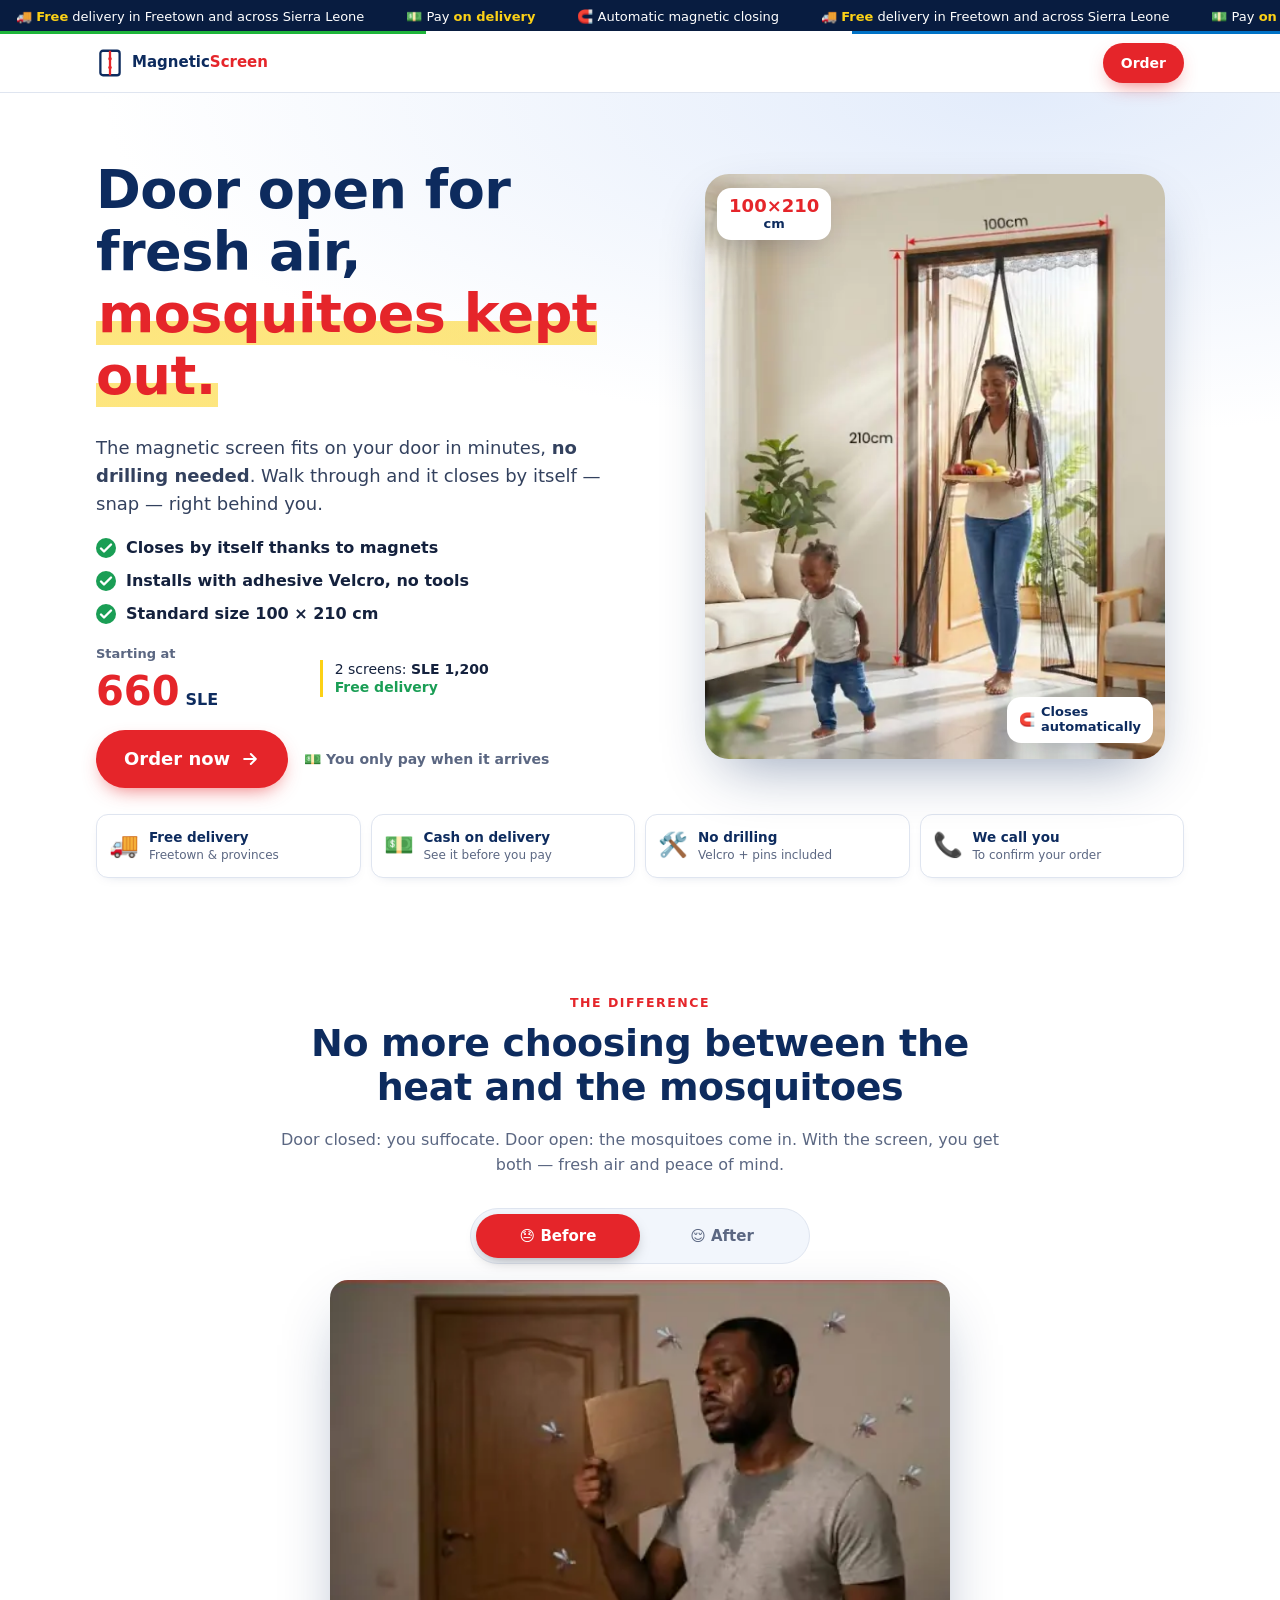
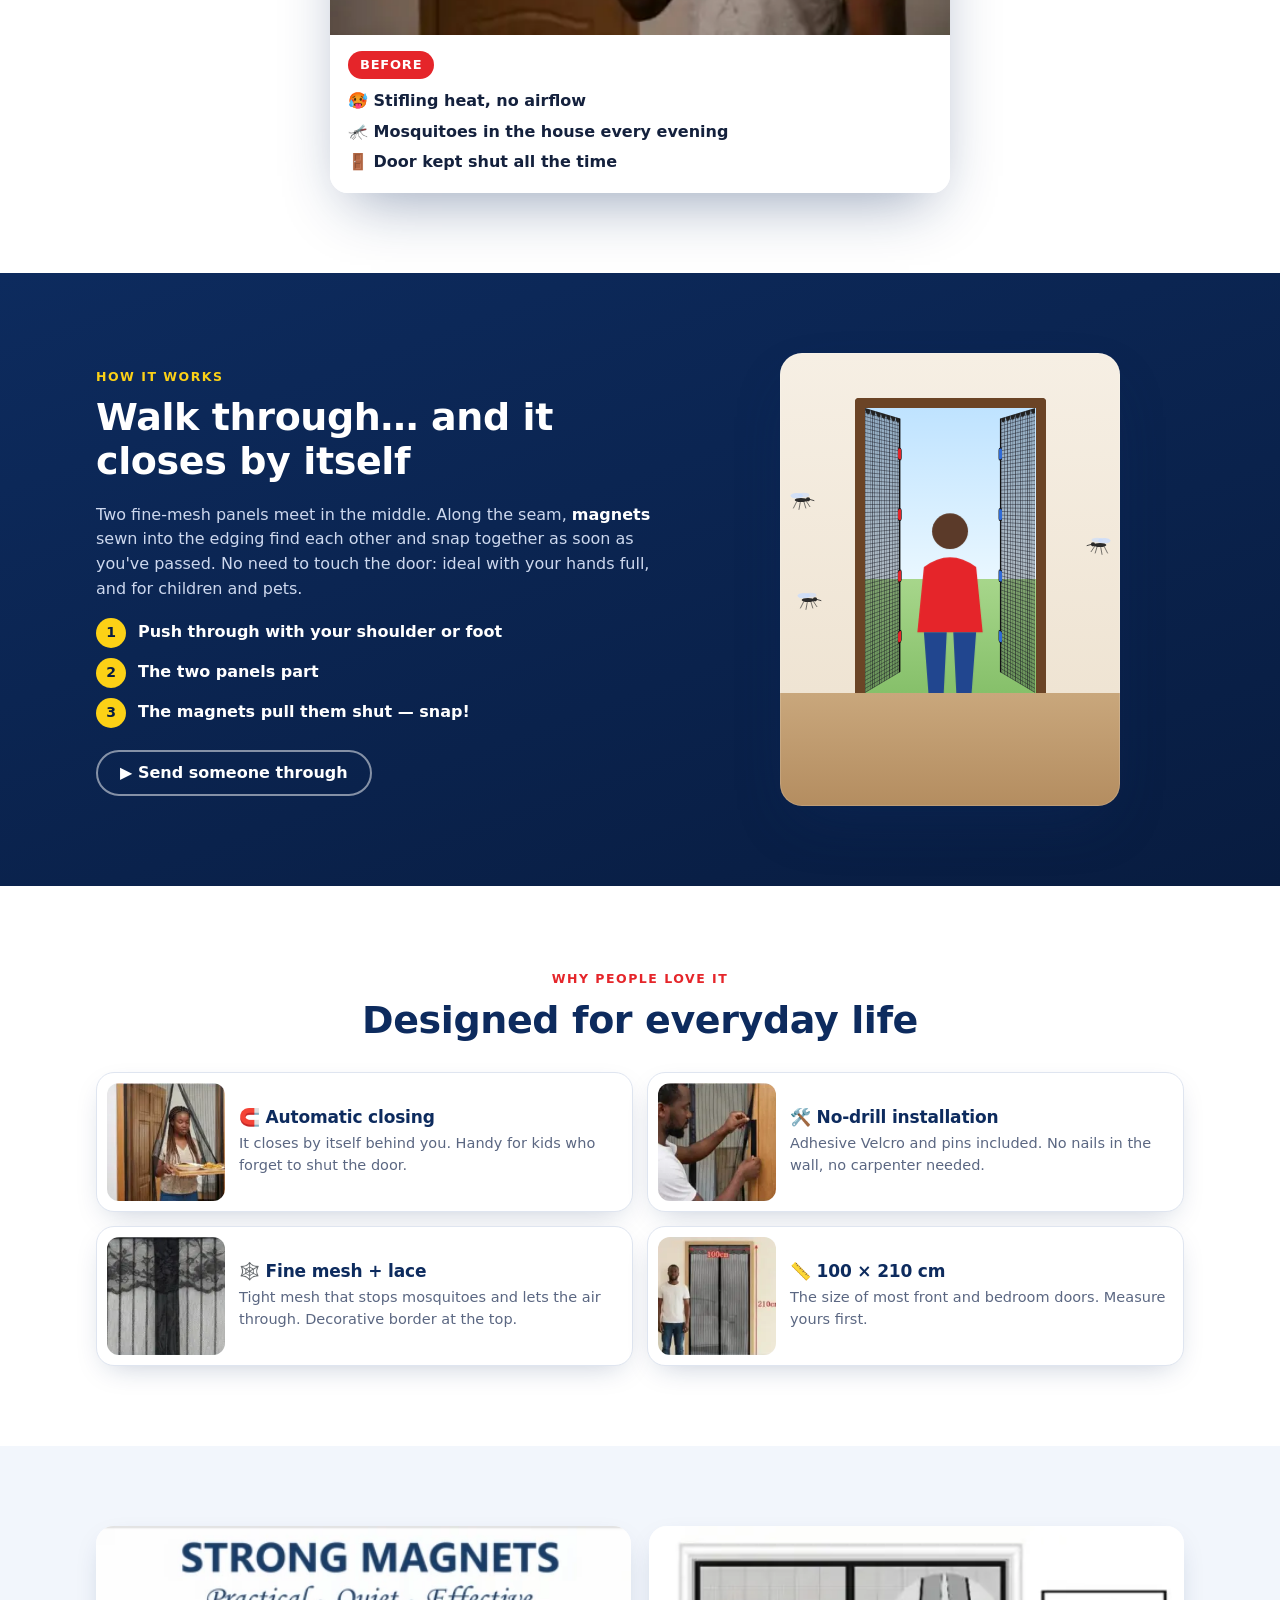
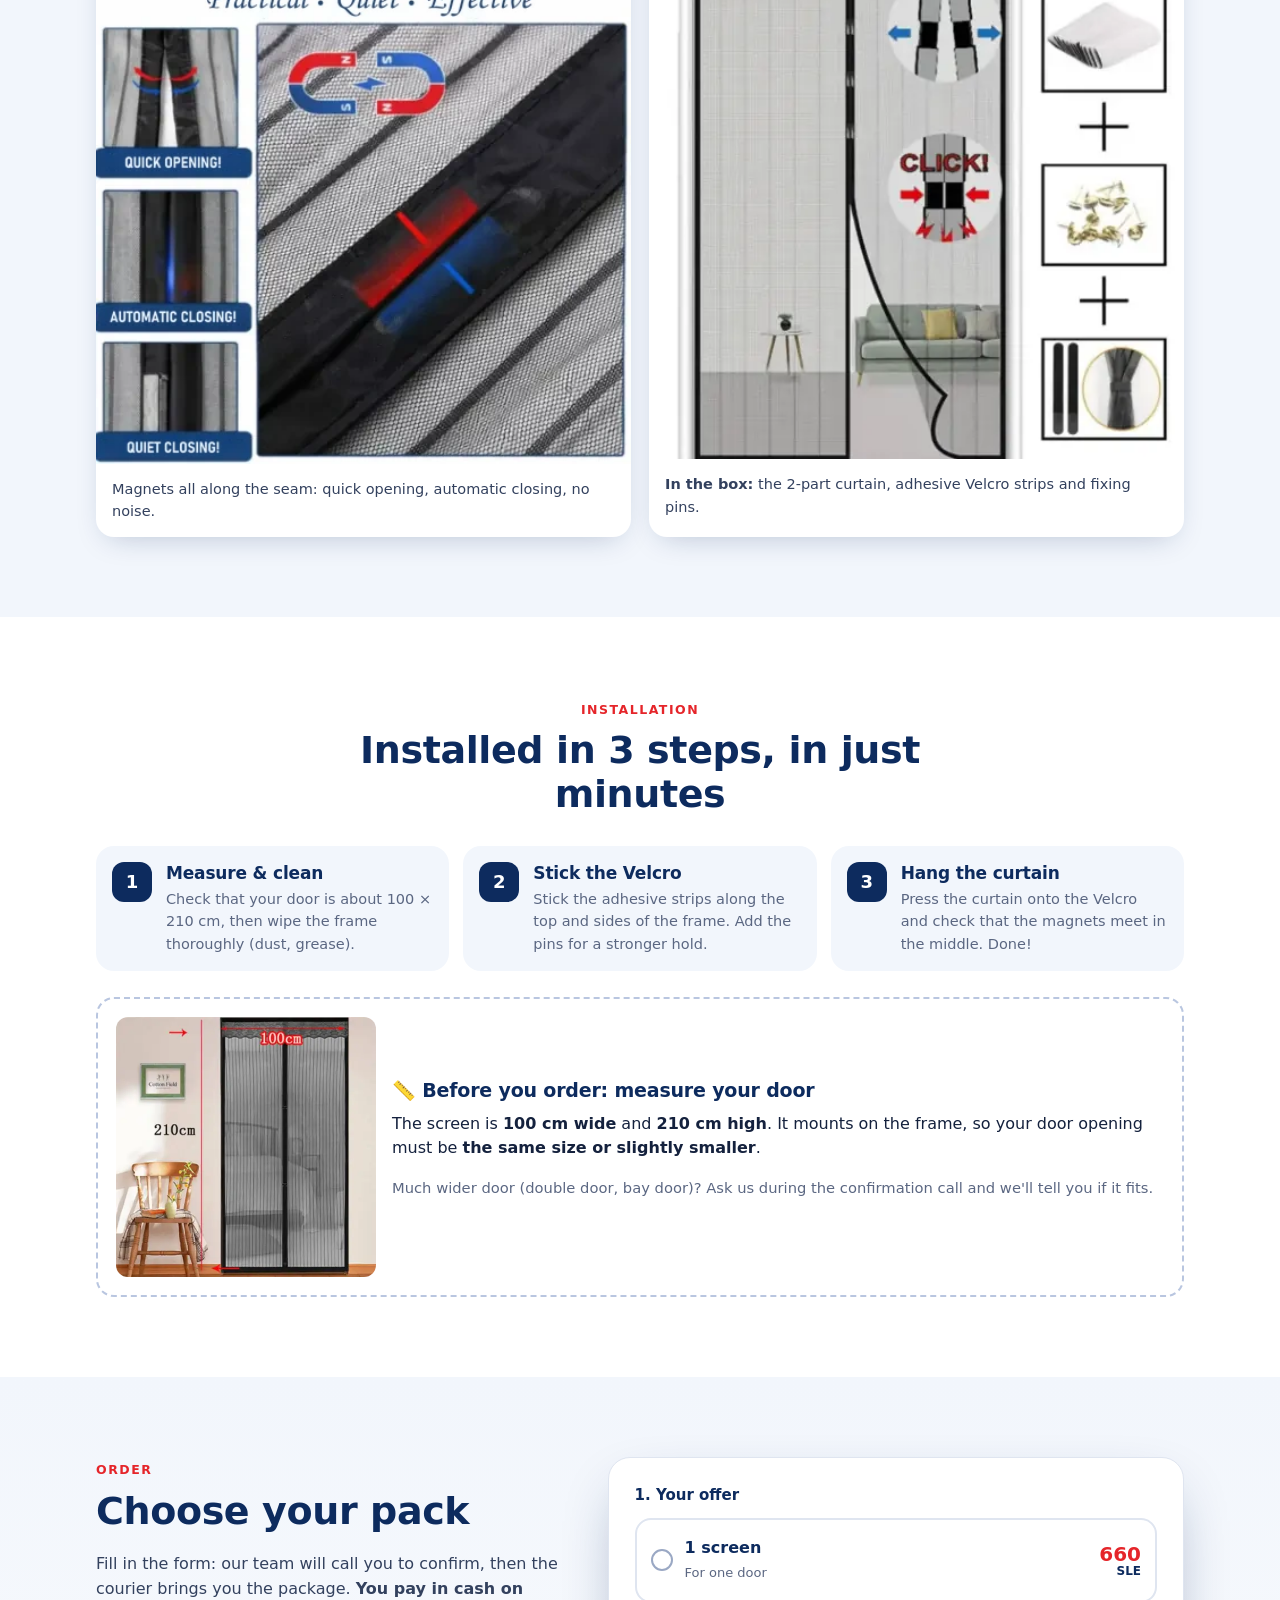
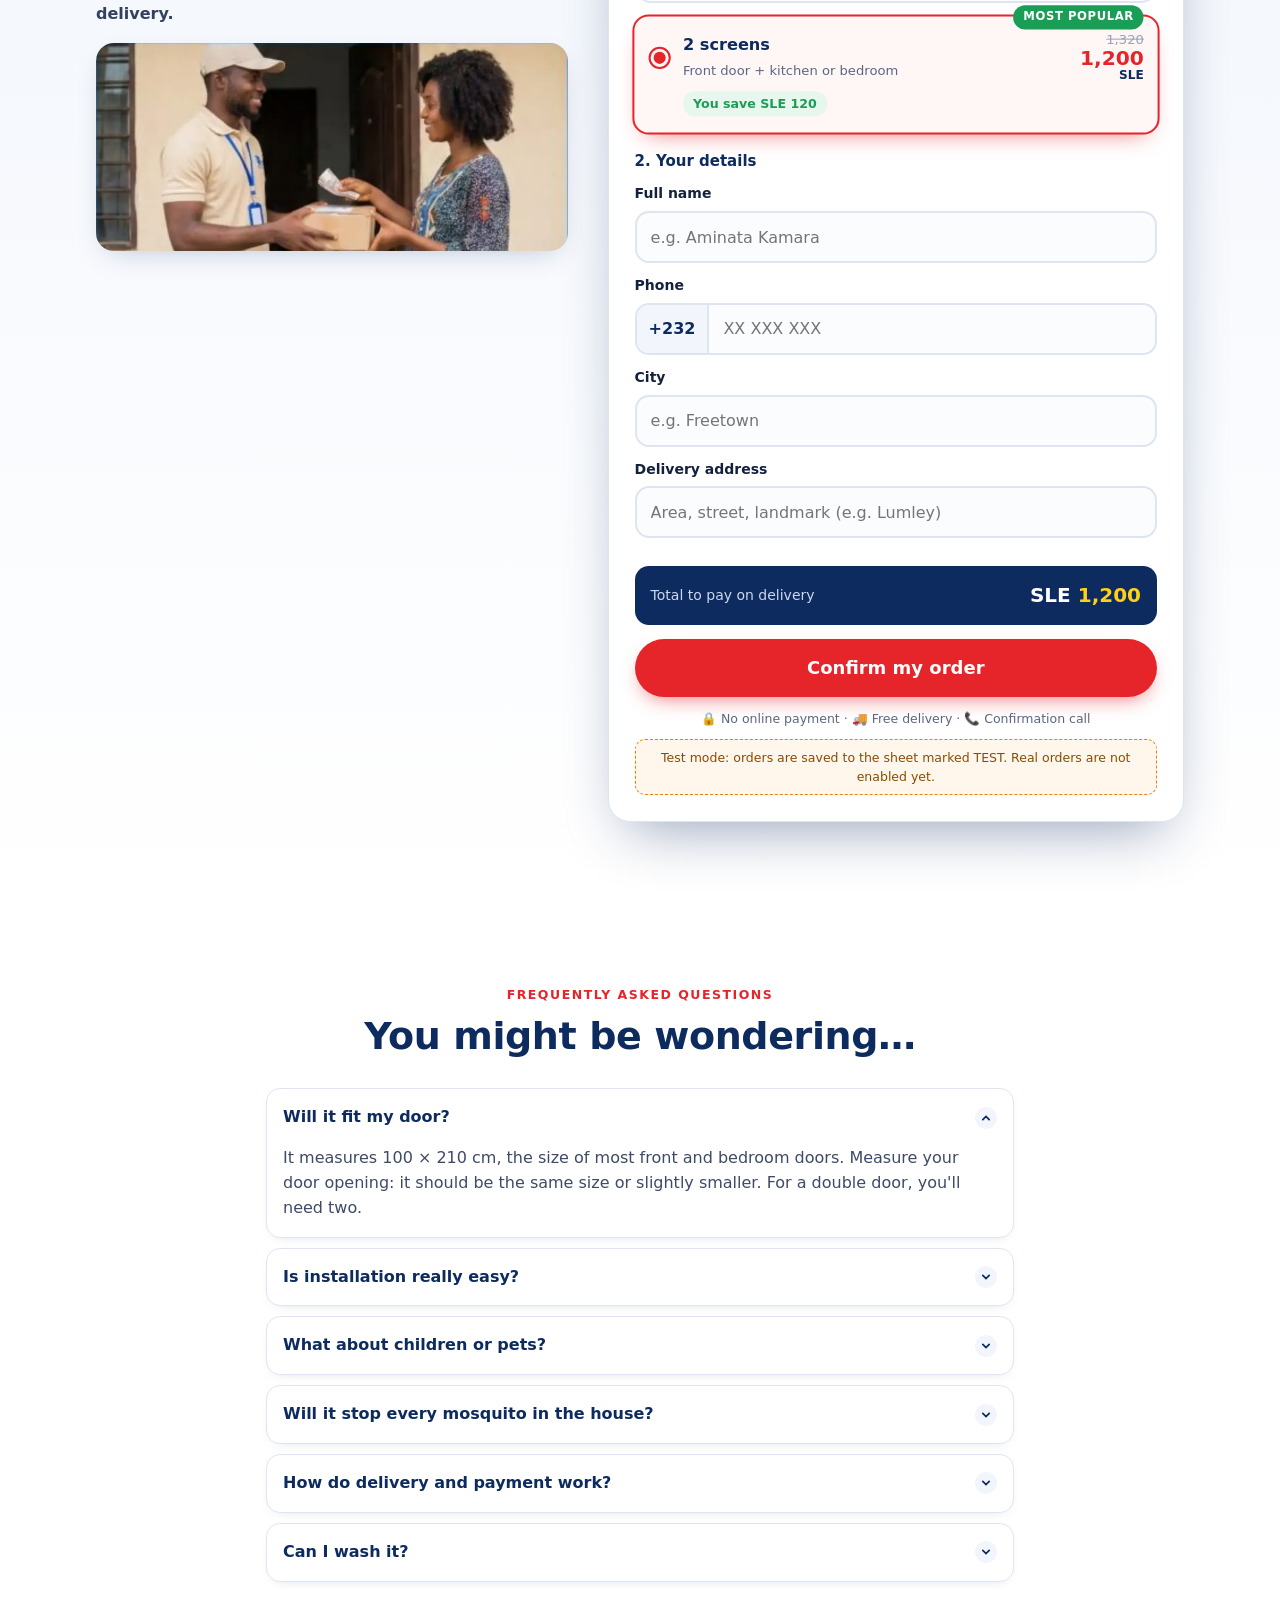
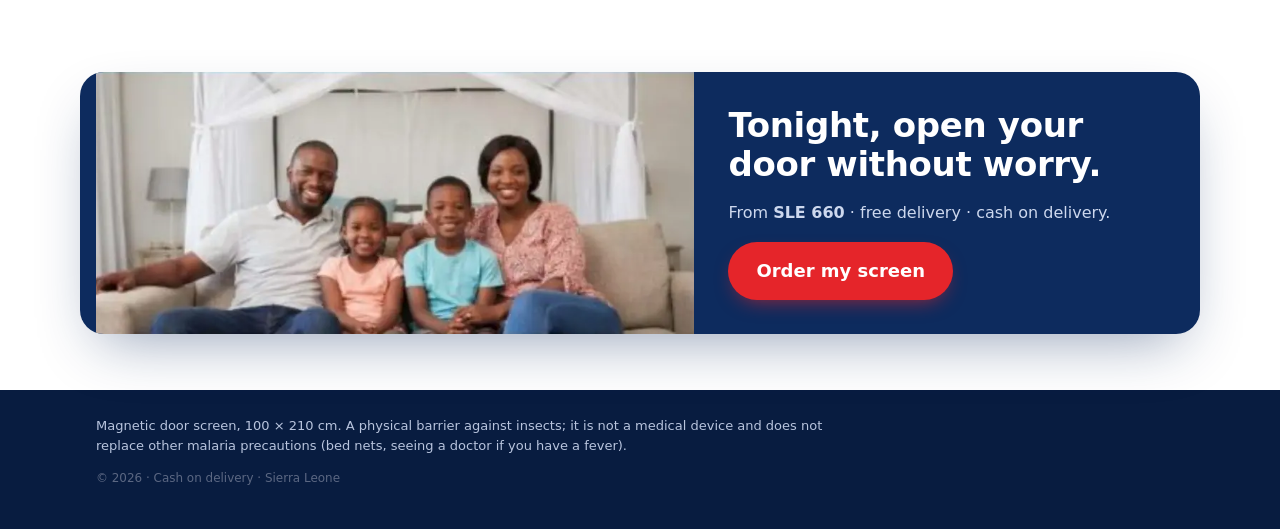
==== index.html @ 207bde22 "Magnetic screen landing page (Sierra Leone, test mode) Static landing page for Vercel with Google Ap" ====
<!doctype html>
<html lang="en">
<head>
<meta charset="utf-8">
<meta name="viewport" content="width=device-width, initial-scale=1, viewport-fit=cover">
<title>Magnetic Door Screen – Free Delivery in Sierra Leone</title>
<meta name="description" content="Magnetic door screen 100×210 cm: keep the door open for fresh air while mosquitoes stay outside. No-drill installation. Free delivery in Freetown, cash on delivery.">
<meta name="theme-color" content="#0d2b5e">
<meta property="og:type" content="product">
<meta property="og:title" content="Magnetic Door Screen – SLE 660, cash on delivery">
<meta property="og:description" content="Fresh air in, mosquitoes out. Closes automatically, no-drill installation, free delivery.">
<meta property="og:image" content="assets/img/og.jpg">
<link rel="icon" href="data:image/svg+xml,%3Csvg xmlns='http://www.w3.org/2000/svg' viewBox='0 0 64 64'%3E%3Crect width='64' height='64' rx='14' fill='%230d2b5e'/%3E%3Cpath d='M20 12h24v40H20z' fill='none' stroke='%23fff' stroke-width='4'/%3E%3Cpath d='M32 12v40' stroke='%23e5252a' stroke-width='4'/%3E%3C/svg%3E">
<link rel="preload" as="image" href="assets/img/hero.webp">
<link rel="stylesheet" href="styles.css">
<!-- Analytics (e.g. Meta Pixel) intentionally not included: add your own pixel ID here if needed. -->
</head>
<body>

<!-- ===== Top bar ===== -->
<div class="topbar">
  <div class="ticker">
    <span>🚚 <b>Free</b> delivery in Freetown and across Sierra Leone</span>
    <span>💵 Pay <b>on delivery</b></span>
    <span>🧲 Automatic magnetic closing</span>
    <span>🚚 <b>Free</b> delivery in Freetown and across Sierra Leone</span>
    <span>💵 Pay <b>on delivery</b></span>
    <span>🧲 Automatic magnetic closing</span>
  </div>
  <i class="flag" aria-hidden="true"></i>
</div>

<header class="nav">
  <div class="wrap nav-in">
    <a class="brand" href="#top" aria-label="Home">
      <svg viewBox="0 0 32 32" width="28" height="28" aria-hidden="true"><rect x="5" y="2" width="22" height="28" rx="3" fill="none" stroke="currentColor" stroke-width="2.6"/><path d="M16 2v28" stroke="#e5252a" stroke-width="2.6"/><circle cx="16" cy="11" r="2" fill="#e5252a"/><circle cx="16" cy="21" r="2" fill="#e5252a"/></svg>
      <span>Magnetic<b>Screen</b></span>
    </a>
    <a class="btn btn-sm" href="#order" data-cta="nav">Order</a>
  </div>
</header>

<main id="top">

<!-- ===== Hero ===== -->
<section class="hero">
  <div class="wrap hero-grid">
    <div class="hero-copy">
      <h1 class="reveal">Door open for fresh air,<br><em>mosquitoes kept out.</em></h1>
      <p class="lead reveal">The magnetic screen fits on your door in minutes, <b>no drilling needed</b>. Walk through and it closes by itself — snap — right behind you.</p>

      <ul class="ticks reveal">
        <li>Closes by itself thanks to magnets</li>
        <li>Installs with adhesive Velcro, no tools</li>
        <li>Standard size 100 × 210 cm</li>
      </ul>

      <div class="price-row reveal">
        <div class="price"><small>Starting at</small><strong data-price-hero>660</strong><span>SLE</span></div>
        <div class="price-note">2 screens: <b>SLE 1,200</b><br><span>Free delivery</span></div>
      </div>

      <div class="cta-row reveal">
        <a class="btn btn-xl pulse" href="#order" data-cta="hero">
          Order now
          <svg viewBox="0 0 24 24" width="20" height="20" aria-hidden="true"><path d="M5 12h14m-6-6 6 6-6 6" fill="none" stroke="currentColor" stroke-width="2.4" stroke-linecap="round" stroke-linejoin="round"/></svg>
        </a>
        <span class="cta-sub">💵 You only pay when it arrives</span>
      </div>
    </div>

    <div class="hero-media reveal">
      <div class="hero-frame">
        <img src="assets/img/hero.webp" width="472" height="600" data-ph="hero.webp — mother walking through the screen with a tray, child following" alt="A mother walks through the magnetic screen carrying a tray, her child following behind">
        <!-- mosquitoes bouncing off the mesh -->
        <div class="bugs" aria-hidden="true">
          <svg class="bug b1" viewBox="0 0 40 30"><use href="#mosquito"/></svg>
          <svg class="bug b2" viewBox="0 0 40 30"><use href="#mosquito"/></svg>
          <svg class="bug b3" viewBox="0 0 40 30"><use href="#mosquito"/></svg>
          <svg class="bug b4" viewBox="0 0 40 30"><use href="#mosquito"/></svg>
        </div>
        <div class="badge-float bf1"><b>100×210</b><span>cm</span></div>
        <div class="badge-float bf2">🧲 <span>Closes<br>automatically</span></div>
      </div>
    </div>
  </div>

  <div class="wrap trust">
    <div><i>🚚</i><b>Free delivery</b><span>Freetown &amp; provinces</span></div>
    <div><i>💵</i><b>Cash on delivery</b><span>See it before you pay</span></div>
    <div><i>🛠️</i><b>No drilling</b><span>Velcro + pins included</span></div>
    <div><i>📞</i><b>We call you</b><span>To confirm your order</span></div>
  </div>
</section>

<!-- ===== Before / After ===== -->
<section class="sec" id="before-after">
  <div class="wrap">
    <header class="sec-head reveal">
      <span class="kicker">The difference</span>
      <h2>No more choosing between the heat and the mosquitoes</h2>
      <p>Door closed: you suffocate. Door open: the mosquitoes come in. With the screen, you get both — fresh air and peace of mind.</p>
    </header>

    <div class="ba reveal" data-state="before">
      <div class="ba-switch" role="tablist" aria-label="Compare before and after">
        <button role="tab" aria-selected="true" data-to="before">😓 Before</button>
        <button role="tab" aria-selected="false" data-to="after">😌 After</button>
        <i class="ba-knob" aria-hidden="true"></i>
      </div>
      <div class="ba-stage">
        <figure class="ba-pane ba-before">
          <img src="assets/img/avant.webp" width="472" height="270" loading="lazy" data-ph="avant.webp — hot man in front of a closed door, mosquitoes around him" alt="A man overheating in front of a closed door, mosquitoes buzzing around him">
          <figcaption>
            <b class="tag tag-red">Before</b>
            <ul><li>🥵 Stifling heat, no airflow</li><li>🦟 Mosquitoes in the house every evening</li><li>🚪 Door kept shut all the time</li></ul>
          </figcaption>
        </figure>
        <figure class="ba-pane ba-after">
          <img src="assets/img/apres.webp" width="472" height="270" loading="lazy" data-ph="apres.webp — relaxed man in armchair, open door protected by the screen" alt="A relaxed man in an armchair, the open door protected by the screen, air flowing in">
          <figcaption>
            <b class="tag tag-green">After</b>
            <ul><li>🌬️ Fresh air flows, door wide open</li><li>🛡️ Mosquitoes stay outside</li><li>👐 Walk through with your hands full</li></ul>
          </figcaption>
        </figure>
      </div>
    </div>
  </div>
</section>

<!-- ===== Animated demo ===== -->
<section class="sec sec-dark" id="how-it-works">
  <div class="wrap demo-grid">
    <div class="demo-copy reveal">
      <span class="kicker kicker-light">How it works</span>
      <h2>Walk through… and it closes by itself</h2>
      <p>Two fine-mesh panels meet in the middle. Along the seam, <b>magnets</b> sewn into the edging find each other and snap together as soon as you've passed. No need to touch the door: ideal with your hands full, and for children and pets.</p>
      <ol class="steps-mini">
        <li><b>1</b> Push through with your shoulder or foot</li>
        <li><b>2</b> The two panels part</li>
        <li><b>3</b> The magnets pull them shut — snap!</li>
      </ol>
      <button class="btn btn-ghost" type="button" id="demoBtn">▶ Send someone through</button>
    </div>

    <div class="door-demo reveal" id="door" aria-label="Animation: the screen opens, then closes again thanks to the magnets" role="img">
      <div class="door-room"></div>
      <div class="door-frame">
        <div class="leaf leaf-l"><span class="mag m1"></span><span class="mag m2"></span><span class="mag m3"></span><span class="mag m4"></span></div>
        <div class="leaf leaf-r"><span class="mag m1"></span><span class="mag m2"></span><span class="mag m3"></span><span class="mag m4"></span></div>
        <div class="walker" aria-hidden="true">
          <svg viewBox="0 0 60 120"><circle cx="30" cy="16" r="11" fill="#5b3a29"/><path d="M14 38q16-12 32 0l4 40H10z" fill="#e5252a"/><path d="M14 78h14l-2 40h-9zM32 78h14l-3 40h-9z" fill="#21468f"/></svg>
        </div>
        <div class="clac" aria-hidden="true">SNAP!</div>
      </div>
      <div class="door-bugs" aria-hidden="true">
        <svg class="dbug d1" viewBox="0 0 40 30"><use href="#mosquito"/></svg>
        <svg class="dbug d2" viewBox="0 0 40 30"><use href="#mosquito"/></svg>
        <svg class="dbug d3" viewBox="0 0 40 30"><use href="#mosquito"/></svg>
      </div>
    </div>
  </div>
</section>

<!-- ===== Benefits ===== -->
<section class="sec" id="benefits">
  <div class="wrap">
    <header class="sec-head reveal">
      <span class="kicker">Why people love it</span>
      <h2>Designed for everyday life</h2>
    </header>
    <div class="cards">
      <article class="card reveal">
        <img src="assets/img/f-auto.webp" width="202" height="184" loading="lazy" data-ph="f-auto.webp" alt="A woman walking through the screen with a tray">
        <div><h3>🧲 Automatic closing</h3><p>It closes by itself behind you. Handy for kids who forget to shut the door.</p></div>
      </article>
      <article class="card reveal">
        <img src="assets/img/f-velcro.webp" width="218" height="184" loading="lazy" data-ph="f-velcro.webp" alt="A man fixing the screen to the door frame with Velcro">
        <div><h3>🛠️ No-drill installation</h3><p>Adhesive Velcro and pins included. No nails in the wall, no carpenter needed.</p></div>
      </article>
      <article class="card reveal">
        <img src="assets/img/f-dentelle.webp" width="218" height="180" loading="lazy" data-ph="f-dentelle.webp" alt="Close-up of the fine mesh and lace border">
        <div><h3>🕸️ Fine mesh + lace</h3><p>Tight mesh that stops mosquitoes and lets the air through. Decorative border at the top.</p></div>
      </article>
      <article class="card reveal">
        <img src="assets/img/f-taille.webp" width="218" height="180" loading="lazy" data-ph="f-taille.webp" alt="Screen fitted on a 100 by 210 cm door">
        <div><h3>📏 100 × 210 cm</h3><p>The size of most front and bedroom doors. Measure yours first.</p></div>
      </article>
    </div>
  </div>
</section>

<!-- ===== Magnets + Kit ===== -->
<section class="sec sec-soft">
  <div class="wrap duo">
    <figure class="shot reveal">
      <img src="assets/img/aimants.webp" width="472" height="474" loading="lazy" data-ph="aimants.webp — magnets close-up (original contains French text)" alt="Strong magnets: quick opening, automatic closing, silent closing">
      <figcaption>Magnets all along the seam: quick opening, automatic closing, no noise.</figcaption>
    </figure>
    <figure class="shot reveal">
      <img src="assets/img/kit.webp" width="472" height="470" loading="lazy" data-ph="kit.webp — kit contents: curtain, pins, Velcro strips" alt="Kit contents: curtain, pins, Velcro strips">
      <figcaption><b>In the box:</b> the 2-part curtain, adhesive Velcro strips and fixing pins.</figcaption>
    </figure>
  </div>
</section>

<!-- ===== Installation ===== -->
<section class="sec" id="installation">
  <div class="wrap">
    <header class="sec-head reveal">
      <span class="kicker">Installation</span>
      <h2>Installed in 3 steps, in just minutes</h2>
    </header>
    <ol class="install">
      <li class="reveal"><span class="n">1</span><h3>Measure &amp; clean</h3><p>Check that your door is about 100 × 210 cm, then wipe the frame thoroughly (dust, grease).</p></li>
      <li class="reveal"><span class="n">2</span><h3>Stick the Velcro</h3><p>Stick the adhesive strips along the top and sides of the frame. Add the pins for a stronger hold.</p></li>
      <li class="reveal"><span class="n">3</span><h3>Hang the curtain</h3><p>Press the curtain onto the Velcro and check that the magnets meet in the middle. Done!</p></li>
    </ol>

    <div class="measure reveal">
      <img src="assets/img/dimensions.webp" width="472" height="472" loading="lazy" data-ph="dimensions.webp — 100 cm wide × 210 cm high diagram" alt="Screen dimensions: 100 cm wide, 210 cm high">
      <div>
        <h3>📏 Before you order: measure your door</h3>
        <p>The screen is <b>100 cm wide</b> and <b>210 cm high</b>. It mounts on the frame, so your door opening must be <b>the same size or slightly smaller</b>.</p>
        <p class="muted">Much wider door (double door, bay door)? Ask us during the confirmation call and we'll tell you if it fits.</p>
      </div>
    </div>
  </div>
</section>

<!-- ===== Offer + Form ===== -->
<section class="sec sec-order" id="order">
  <div class="wrap order-grid">
    <div class="order-intro reveal">
      <span class="kicker">Order</span>
      <h2>Choose your pack</h2>
      <p>Fill in the form: our team will call you to confirm, then the courier brings you the package. <b>You pay in cash on delivery.</b></p>
      <img class="order-img" src="assets/img/livraison.webp" width="900" height="398" loading="lazy" data-ph="livraison.webp — courier handing a package to a customer paying on delivery" alt="A courier hands a package to a customer who pays on delivery">
    </div>

    <form class="order reveal" id="orderForm" novalidate>
      <fieldset class="packs">
        <legend>1. Your offer</legend>

        <label class="pack">
          <input type="radio" name="pack" value="1">
          <span class="pack-body">
            <span class="radio"></span>
            <span class="pack-txt"><b>1 screen</b><small>For one door</small></span>
            <span class="pack-price"><b>660</b><small>SLE</small></span>
          </span>
        </label>

        <label class="pack">
          <input type="radio" name="pack" value="2" checked>
          <span class="pack-body">
            <span class="ribbon">Most popular</span>
            <span class="radio"></span>
            <span class="pack-txt"><b>2 screens</b><small>Front door + kitchen or bedroom</small></span>
            <span class="pack-price"><s>1,320</s><b>1,200</b><small>SLE</small></span>
            <span class="save">You save SLE 120</span>
          </span>
        </label>
      </fieldset>

      <fieldset class="fields">
        <legend>2. Your details</legend>
        <div class="field">
          <label for="f-name">Full name</label>
          <input id="f-name" name="name" autocomplete="name" placeholder="e.g. Aminata Kamara" required minlength="2">
          <small class="err">Please enter your name.</small>
        </div>
        <div class="field">
          <label for="f-phone">Phone</label>
          <div class="phone"><span>+232</span><input id="f-phone" name="phone" type="tel" inputmode="tel" autocomplete="tel" placeholder="XX XXX XXX" required></div>
          <small class="err">8-digit Sierra Leone number (e.g. 76 123 456).</small>
        </div>
        <div class="field">
          <label for="f-city">City</label>
          <input id="f-city" name="city" autocomplete="address-level2" placeholder="e.g. Freetown" required minlength="2" maxlength="60">
          <small class="err">Please enter your city.</small>
        </div>
        <div class="field">
          <label for="f-address">Delivery address</label>
          <input id="f-address" name="address" autocomplete="street-address" placeholder="Area, street, landmark (e.g. Lumley)" required minlength="3" maxlength="200">
          <small class="err">Please tell us where to deliver.</small>
        </div>
        <input class="hp" name="website" tabindex="-1" autocomplete="off" aria-hidden="true">
      </fieldset>

      <div class="total">
        <span>Total to pay on delivery</span>
        <strong>SLE <b id="totalVal">1,200</b></strong>
      </div>

      <button class="btn btn-xl btn-block" type="submit" id="submitBtn">
        <span class="lbl">Confirm my order</span>
        <span class="spin" aria-hidden="true"></span>
      </button>
      <p class="form-foot">🔒 No online payment · 🚚 Free delivery · 📞 Confirmation call</p>
      <p class="form-msg" id="formMsg" role="alert"></p>
      <p class="demo-note" id="demoNote" hidden></p>
    </form>
  </div>
</section>

<!-- ===== FAQ ===== -->
<section class="sec" id="faq">
  <div class="wrap narrow">
    <header class="sec-head reveal">
      <span class="kicker">Frequently asked questions</span>
      <h2>You might be wondering…</h2>
    </header>
    <div class="faq">
      <details class="reveal" open>
        <summary>Will it fit my door?</summary>
        <p>It measures 100 × 210 cm, the size of most front and bedroom doors. Measure your door opening: it should be the same size or slightly smaller. For a double door, you'll need two.</p>
      </details>
      <details class="reveal">
        <summary>Is installation really easy?</summary>
        <p>Yes. No drill: stick the Velcro strips onto the clean, dry frame, add a few pins, then press the curtain onto them. It takes just a few minutes.</p>
      </details>
      <details class="reveal">
        <summary>What about children or pets?</summary>
        <p>That's exactly where it shines: they walk through without touching anything and the screen closes behind them. As with any mesh, avoid letting anyone hang on it or pull it.</p>
      </details>
      <details class="reveal">
        <summary>Will it stop every mosquito in the house?</summary>
        <p>It protects the door it's fitted on. If windows are left open without protection, mosquitoes can still get in that way. Keep using your bed net and other malaria precautions too.</p>
      </details>
      <details class="reveal">
        <summary>How do delivery and payment work?</summary>
        <p>After you order, we call you to confirm your address. Delivery is free in Freetown and the provinces. You pay the courier in cash when you receive the package.</p>
      </details>
      <details class="reveal">
        <summary>Can I wash it?</summary>
        <p>Yes: unhook it from the Velcro and hand-wash it in warm soapy water without scrubbing hard, then let it dry in the shade before putting it back.</p>
      </details>
    </div>
  </div>
</section>

<!-- ===== Final CTA ===== -->
<section class="final">
  <div class="wrap final-in reveal">
    <img src="assets/img/famille.webp" width="900" height="368" loading="lazy" data-ph="famille.webp — smiling family in their living room" alt="Smiling family in their living room">
    <div class="final-copy">
      <h2>Tonight, open your door without worry.</h2>
      <p>From <b>SLE 660</b> · free delivery · cash on delivery.</p>
      <a class="btn btn-xl" href="#order" data-cta="final">Order my screen</a>
    </div>
  </div>
</section>

</main>

<footer class="foot">
  <div class="wrap">
    <p>Magnetic door screen, 100 × 210 cm. A physical barrier against insects; it is not a medical device and does not replace other malaria precautions (bed nets, seeing a doctor if you have a fever).</p>
    <p class="muted">© <span id="yr">2026</span> · Cash on delivery · Sierra Leone</p>
  </div>
</footer>

<!-- Mobile purchase bar -->
<div class="dock" id="dock">
  <div><small>2 screens</small><b>SLE 1,200</b></div>
  <a class="btn" href="#order" data-cta="dock">Order</a>
</div>

<!-- Thank-you modal -->
<div class="modal" id="thanks" hidden>
  <div class="modal-card" role="dialog" aria-modal="true" aria-labelledby="thxTitle">
    <div class="check"><svg viewBox="0 0 52 52"><circle cx="26" cy="26" r="24" fill="none"/><path d="M15 27l7 7 15-16" fill="none"/></svg></div>
    <h3 id="thxTitle">Thank you, <span id="thxName"></span>!</h3>
    <p>Your order of <b id="thxQty"></b> for <b>SLE <span id="thxTotal"></span></b> has been received<span id="thxIdWrap" hidden> (order no. <b id="thxId"></b>)</span>.</p>
    <p>📞 Our team will call you very soon at <b id="thxPhone"></b> to confirm delivery. Please keep your phone switched on.</p>
    <p class="demo-note" id="thxDemo" hidden></p>
    <button class="btn btn-block" type="button" id="thxClose">OK</button>
  </div>
</div>

<!-- Mosquito symbol -->
<svg width="0" height="0" style="position:absolute" aria-hidden="true">
  <symbol id="mosquito" viewBox="0 0 40 30">
    <ellipse cx="14" cy="9" rx="9" ry="4" fill="rgba(200,220,255,.75)" class="wing"/>
    <ellipse cx="24" cy="8" rx="8" ry="3.5" fill="rgba(200,220,255,.6)" class="wing"/>
    <ellipse cx="20" cy="15" rx="9" ry="3" fill="#2a2a2a"/>
    <circle cx="30" cy="14" r="3" fill="#2a2a2a"/>
    <path d="M32 14l7 2" stroke="#2a2a2a" stroke-width="1.2"/>
    <path d="M14 17l-5 10M19 18l-2 11M24 17l3 10M27 16l6 9" stroke="#2a2a2a" stroke-width=".9" fill="none"/>
  </symbol>
</svg>

<script src="script.js" defer></script>
</body>
</html>
---- styles.css ----
:root{
  --navy:#0d2b5e; --navy-2:#163d80; --navy-3:#081c40;
  --red:#e5252a; --red-2:#c4161c;
  --yellow:#fcd116; --green:#1a9e55; --orange:#f57c00;
  --ink:#14213d; --muted:#5b6782; --line:#dfe5f0;
  --bg:#ffffff; --soft:#f2f6fc;
  --r:18px; --r-sm:12px;
  --shadow:0 10px 30px -12px rgba(13,43,94,.28);
  --shadow-lg:0 24px 60px -20px rgba(13,43,94,.45);
  --font:"Segoe UI",system-ui,-apple-system,Roboto,"Helvetica Neue",Arial,sans-serif;
}
*{box-sizing:border-box}
html{scroll-behavior:smooth;-webkit-text-size-adjust:100%}
body{margin:0;font:16px/1.55 var(--font);color:var(--ink);background:var(--bg);overflow-x:hidden}
img{max-width:100%;height:auto;display:block}
h1,h2,h3{line-height:1.15;margin:0 0 .5em;letter-spacing:-.01em}
p{margin:0 0 1em}
a{color:inherit}
.wrap{width:100%;max-width:1120px;margin:0 auto;padding:0 16px}
.narrow{max-width:780px}
.muted{color:var(--muted);font-size:.92em}

/* ---------- Bandeau ---------- */
.topbar{position:relative;background:var(--navy-3);color:#fff;font-size:13px;overflow:hidden;height:34px}
.ticker{display:flex;gap:42px;white-space:nowrap;width:max-content;line-height:34px;animation:tick 26s linear infinite;padding-left:16px}
.ticker b{color:var(--yellow)}
@keyframes tick{to{transform:translateX(-50%)}}
.flag{position:absolute;left:0;right:0;bottom:0;height:3px;background:linear-gradient(90deg,#1eb53a 33.3%,#fff 0 66.6%,#0072c6 0)} /* Sierra Leone flag colours */

/* ---------- Nav ---------- */
.nav{position:sticky;top:0;z-index:40;background:rgba(255,255,255,.92);backdrop-filter:saturate(1.4) blur(10px);-webkit-backdrop-filter:saturate(1.4) blur(10px);border-bottom:1px solid var(--line)}
.nav-in{display:flex;align-items:center;justify-content:space-between;height:58px}
.brand{display:flex;align-items:center;gap:8px;text-decoration:none;color:var(--navy);font-weight:600;font-size:15px}
.brand b{font-weight:800;color:var(--red)}

/* ---------- Boutons ---------- */
.btn{--bg:var(--red);display:inline-flex;align-items:center;justify-content:center;gap:10px;min-height:46px;padding:0 22px;border:0;border-radius:999px;background:var(--bg);color:#fff;font:700 16px/1 var(--font);text-decoration:none;cursor:pointer;box-shadow:0 8px 20px -8px rgba(229,37,42,.7);transition:transform .15s,box-shadow .2s,background .2s;-webkit-tap-highlight-color:transparent}
.btn:hover{background:var(--red-2);transform:translateY(-1px)}
.btn:active{transform:translateY(1px) scale(.98)}
.btn:focus-visible{outline:3px solid var(--yellow);outline-offset:3px}
.btn-sm{min-height:40px;padding:0 18px;font-size:14px}
.btn-xl{min-height:58px;padding:0 28px;font-size:18px}
.btn-block{width:100%}
.btn-ghost{background:transparent;border:2px solid rgba(255,255,255,.5);box-shadow:none}
.btn-ghost:hover{background:rgba(255,255,255,.1)}
.pulse{animation:pulse 2.4s ease-in-out infinite}
@keyframes pulse{0%,100%{box-shadow:0 8px 20px -8px rgba(229,37,42,.7),0 0 0 0 rgba(229,37,42,.45)}50%{box-shadow:0 8px 20px -8px rgba(229,37,42,.7),0 0 0 12px rgba(229,37,42,0)}}

/* ---------- Hero ---------- */
.hero{position:relative;background:radial-gradient(120% 70% at 80% 0%,#e3ecfb 0%,#fff 60%);padding:28px 0 8px;overflow:hidden}
.hero-grid{display:grid;gap:22px}
.pill{display:inline-flex;align-items:center;gap:8px;background:#fff;border:1px solid var(--line);border-radius:999px;padding:6px 14px;font-size:13px;font-weight:600;color:var(--navy);box-shadow:var(--shadow)}
.dot{width:8px;height:8px;border-radius:50%;background:var(--green);box-shadow:0 0 0 0 rgba(26,158,85,.6);animation:ping 1.8s infinite}
@keyframes ping{70%{box-shadow:0 0 0 8px rgba(26,158,85,0)}100%{box-shadow:0 0 0 0 rgba(26,158,85,0)}}
.hero h1{font-size:clamp(30px,8.4vw,54px);font-weight:800;color:var(--navy);margin-top:14px}
.hero h1 em{font-style:normal;color:var(--red);background:linear-gradient(transparent 62%,rgba(252,209,22,.55) 0);padding:0 2px}
.lead{font-size:17px;color:#33415e}
.ticks{list-style:none;padding:0;margin:0 0 18px;display:grid;gap:8px}
.ticks li{position:relative;padding-left:30px;font-weight:600}
.ticks li::before{content:"";position:absolute;left:0;top:2px;width:20px;height:20px;border-radius:50%;background:var(--green) url("data:image/svg+xml,%3Csvg xmlns='http://www.w3.org/2000/svg' viewBox='0 0 20 20'%3E%3Cpath d='M5 10.5l3 3 7-7' fill='none' stroke='%23fff' stroke-width='2.4' stroke-linecap='round' stroke-linejoin='round'/%3E%3C/svg%3E") center/100% no-repeat}
.price-row{display:flex;align-items:center;gap:16px;margin-bottom:18px;flex-wrap:wrap}
.price{display:flex;align-items:baseline;gap:6px;flex-wrap:wrap;color:var(--navy)}
.price small{width:100%;font-size:13px;color:var(--muted);font-weight:600}
.price strong{font-size:40px;font-weight:900;color:var(--red);line-height:1}
.price span{font-weight:800}
.price-note{border-left:3px solid var(--yellow);padding-left:12px;font-size:14px;line-height:1.35}
.price-note span{color:var(--green);font-weight:700}
.cta-row{display:flex;flex-direction:column;align-items:stretch;gap:8px}
.cta-sub{text-align:center;font-size:14px;color:var(--muted);font-weight:600}

.hero-media{position:relative}
.hero-frame{position:relative;border-radius:24px;overflow:hidden;box-shadow:var(--shadow-lg);max-width:460px;margin:0 auto;aspect-ratio:472/600;background:#e9eef7}
.hero-frame img{width:100%;height:100%;object-fit:cover}
.badge-float{position:absolute;display:flex;align-items:center;gap:6px;background:#fff;border-radius:14px;padding:8px 12px;box-shadow:var(--shadow);font-size:13px;font-weight:700;color:var(--navy);line-height:1.15;animation:float 4s ease-in-out infinite}
.bf1{top:14px;left:12px;flex-direction:column;gap:0}
.bf1 b{font-size:18px;color:var(--red)}
.bf2{bottom:16px;right:12px;animation-delay:-2s}
@keyframes float{50%{transform:translateY(-8px)}}

/* moustiques du hero : ils foncent vers la porte et rebondissent */
.bugs{position:absolute;inset:0;pointer-events:none}
.bug{position:absolute;width:34px;height:26px;filter:drop-shadow(0 2px 2px rgba(0,0,0,.25))}
.bug .wing,.dbug .wing{animation:flap .08s linear infinite alternate;transform-origin:20px 12px}
@keyframes flap{to{transform:scaleY(.25)}}
.b1{top:30%;left:-40px;animation:hit1 4.2s ease-in-out infinite}
.b2{top:48%;left:-40px;animation:hit2 5.1s ease-in-out infinite .8s}
.b3{top:20%;right:-40px;animation:hit3 4.7s ease-in-out infinite 1.6s;transform:scaleX(-1)}
.b4{top:62%;right:-40px;animation:hit4 5.6s ease-in-out infinite 2.4s;transform:scaleX(-1)}
@keyframes hit1{0%{transform:translate(0,0)}45%{transform:translate(170px,20px)}52%{transform:translate(150px,6px) rotate(-25deg)}100%{transform:translate(-30px,-60px) rotate(-10deg)}}
@keyframes hit2{0%{transform:translate(0,0)}45%{transform:translate(160px,-10px)}52%{transform:translate(140px,-26px) rotate(20deg)}100%{transform:translate(-40px,40px)}}
@keyframes hit3{0%{transform:scaleX(-1) translate(0,0)}45%{transform:scaleX(-1) translate(120px,30px)}52%{transform:scaleX(-1) translate(100px,14px) rotate(-25deg)}100%{transform:scaleX(-1) translate(-30px,-40px)}}
@keyframes hit4{0%{transform:scaleX(-1) translate(0,0)}45%{transform:scaleX(-1) translate(110px,-20px)}52%{transform:scaleX(-1) translate(92px,-34px) rotate(18deg)}100%{transform:scaleX(-1) translate(-40px,30px)}}

.trust{display:grid;grid-template-columns:1fr 1fr;gap:10px;margin-top:26px;margin-bottom:22px}
.trust>div{display:grid;grid-template-columns:auto 1fr;column-gap:10px;align-items:center;background:#fff;border:1px solid var(--line);border-radius:var(--r-sm);padding:12px;box-shadow:0 4px 14px -10px rgba(13,43,94,.35)}
.trust i{grid-row:span 2;font-style:normal;font-size:24px}
.trust b{font-size:13.5px;color:var(--navy);line-height:1.2}
.trust span{font-size:12px;color:var(--muted);line-height:1.25}

/* ---------- Sections ---------- */
.sec{padding:56px 0}
.sec-soft{background:var(--soft)}
.sec-dark{background:linear-gradient(160deg,var(--navy) 0%,var(--navy-3) 100%);color:#fff}
.sec-head{text-align:center;max-width:720px;margin:0 auto 30px}
.sec-head h2{font-size:clamp(25px,6.4vw,38px);color:var(--navy);font-weight:800}
.sec-head p{color:var(--muted)}
.kicker{display:inline-block;font-size:12.5px;font-weight:800;letter-spacing:.12em;text-transform:uppercase;color:var(--red);margin-bottom:10px}
.kicker-light{color:var(--yellow)}

/* ---------- Avant / Après ---------- */
.ba{max-width:620px;margin:0 auto}
.ba-switch{position:relative;display:grid;grid-template-columns:1fr 1fr;background:var(--soft);border:1px solid var(--line);border-radius:999px;padding:5px;margin:0 auto 16px;max-width:340px}
.ba-switch button{position:relative;z-index:1;border:0;background:none;font:700 15px var(--font);color:var(--muted);min-height:44px;border-radius:999px;cursor:pointer;transition:color .3s}
.ba-switch button[aria-selected=true]{color:#fff}
.ba-knob{position:absolute;top:5px;bottom:5px;left:5px;width:calc(50% - 5px);border-radius:999px;background:var(--red);transition:transform .45s cubic-bezier(.7,-.2,.3,1.3),background .3s;box-shadow:0 6px 16px -6px rgba(0,0,0,.4)}
.ba[data-state=after] .ba-knob{transform:translateX(100%);background:var(--green)}
.ba-stage{display:grid;border-radius:var(--r);overflow:hidden;box-shadow:var(--shadow-lg);background:#fff}
.ba-pane{grid-area:1/1;margin:0;transition:opacity .55s,transform .55s;background:#fff}
.ba-pane img{width:100%;aspect-ratio:472/270;object-fit:cover}
.ba-pane figcaption{padding:16px 18px 18px}
.ba-pane ul{list-style:none;margin:10px 0 0;padding:0;display:grid;gap:6px;font-weight:600}
.ba-after{opacity:0;transform:scale(1.03);pointer-events:none}
.ba[data-state=after] .ba-after{opacity:1;transform:none;pointer-events:auto}
.ba[data-state=after] .ba-before{opacity:0;transform:scale(.97);pointer-events:none}
.tag{display:inline-block;padding:4px 12px;border-radius:999px;color:#fff;font-size:13px;text-transform:uppercase;letter-spacing:.06em}
.tag-red{background:var(--red)}.tag-green{background:var(--green)}

/* ---------- Démo porte ---------- */
.demo-grid{display:grid;gap:30px;align-items:center}
.demo-copy h2{font-size:clamp(25px,6.4vw,38px);font-weight:800}
.demo-copy p{color:#cdd8ee}
.demo-copy b{color:#fff}
.steps-mini{list-style:none;padding:0;margin:0 0 22px;display:grid;gap:10px}
.steps-mini li{display:flex;align-items:center;gap:12px;font-weight:600}
.steps-mini li b{flex:none;display:grid;place-items:center;width:30px;height:30px;border-radius:50%;background:var(--yellow);color:var(--navy-3);font-size:14px}

.door-demo{position:relative;max-width:340px;width:100%;margin:0 auto;aspect-ratio:3/4}
.door-room{position:absolute;inset:0;border-radius:22px;background:linear-gradient(180deg,#f6efe4 0%,#efe4d3 75%,#c9a77c 75%,#b48d60 100%);box-shadow:inset 0 0 0 1px rgba(255,255,255,.15),var(--shadow-lg)}
.door-frame{position:absolute;left:22%;right:22%;top:10%;bottom:25%;border:10px solid #6b4426;border-bottom:0;border-radius:4px 4px 0 0;overflow:hidden;background:linear-gradient(#bfe3ff,#e9f7ff 60%,#a7d68b 60%,#86c06a)}
.leaf{position:absolute;top:0;bottom:0;width:50%;z-index:2;background:
  repeating-linear-gradient(90deg,rgba(20,20,30,.55) 0 1px,transparent 1px 4px),
  repeating-linear-gradient(0deg,rgba(20,20,30,.45) 0 1px,transparent 1px 4px),
  rgba(30,35,45,.28);
  transition:transform .55s cubic-bezier(.3,.7,.3,1)}
.leaf-l{left:0;transform-origin:left center;border-right:4px solid #111}
.leaf-r{right:0;transform-origin:right center;border-left:4px solid #111}
.leaf::before{content:"";position:absolute;left:0;right:0;top:0;height:12px;background:radial-gradient(circle at 6px 0,#222 5px,transparent 6px) 0 0/12px 12px repeat-x}
.mag{position:absolute;width:8px;height:12px;border-radius:2px;background:var(--red);box-shadow:0 0 0 1px #111}
.leaf-l .mag{right:-6px}.leaf-r .mag{left:-6px;background:#2f6bd8}
.m1{top:12%}.m2{top:36%}.m3{top:60%}.m4{top:84%}
.walker{position:absolute;z-index:1;bottom:-4px;left:50%;width:46%;transform:translate(-50%,0) scale(.6);opacity:0;transform-origin:bottom center}
.walker svg{width:100%;height:auto}
.clac{position:absolute;z-index:3;left:50%;top:44%;transform:translate(-50%,-50%) scale(.4);background:var(--yellow);color:var(--navy-3);font-weight:900;font-size:15px;padding:5px 10px;border-radius:8px;opacity:0;white-space:nowrap}
.door-demo.open .leaf-l{transform:perspective(600px) rotateY(62deg) skewY(-4deg)}
.door-demo.open .leaf-r{transform:perspective(600px) rotateY(-62deg) skewY(4deg)}
.door-demo.open .walker{animation:walk 1.3s ease-in-out forwards}
@keyframes walk{0%{opacity:0;transform:translate(-50%,0) scale(.55)}25%{opacity:1}100%{opacity:1;transform:translate(-50%,8%) scale(1.25)}}
.door-demo.snap .leaf{transition:transform .32s cubic-bezier(.5,1.8,.5,1)}
.door-demo.snap .clac{animation:clac .9s ease-out forwards .2s}
.door-demo.snap .mag{animation:magglow .6s ease-out .18s}
@keyframes clac{0%{opacity:0;transform:translate(-50%,-50%) scale(.4)}30%{opacity:1;transform:translate(-50%,-50%) scale(1.15) rotate(-6deg)}70%{opacity:1;transform:translate(-50%,-50%) scale(1) rotate(-6deg)}100%{opacity:0;transform:translate(-50%,-80%) scale(1) rotate(-6deg)}}
@keyframes magglow{50%{box-shadow:0 0 0 1px #111,0 0 12px 4px var(--yellow)}}
.door-bugs{position:absolute;inset:0;pointer-events:none}
.dbug{position:absolute;width:28px;height:22px}
.d1{top:30%;left:2%;animation:dhit 3.2s ease-in-out infinite}
.d2{top:52%;left:4%;animation:dhit 3.8s ease-in-out infinite 1.1s}
.d3{top:40%;right:2%;transform:scaleX(-1);animation:dhitr 3.5s ease-in-out infinite .5s}
@keyframes dhit{0%,100%{transform:translate(0,0)}40%{transform:translate(48px,10px)}48%{transform:translate(36px,-6px) rotate(-20deg)}}
@keyframes dhitr{0%,100%{transform:scaleX(-1) translate(0,0)}40%{transform:scaleX(-1) translate(48px,-8px)}48%{transform:scaleX(-1) translate(36px,8px) rotate(20deg)}}

/* ---------- Cartes avantages ---------- */
.cards{display:grid;gap:14px}
.card{display:grid;grid-template-columns:118px 1fr;gap:14px;align-items:center;background:#fff;border:1px solid var(--line);border-radius:var(--r);padding:10px;box-shadow:var(--shadow);transition:transform .25s,box-shadow .25s}
.card:hover{transform:translateY(-3px);box-shadow:var(--shadow-lg)}
.card img{width:118px;height:118px;object-fit:cover;border-radius:12px}
.card h3{font-size:17px;color:var(--navy);margin-bottom:4px}
.card p{font-size:14.5px;color:var(--muted);margin:0}

/* ---------- Duo images ---------- */
.duo{display:grid;gap:18px}
.shot{margin:0;background:#fff;border-radius:var(--r);overflow:hidden;box-shadow:var(--shadow)}
.shot img{width:100%}
.shot figcaption{padding:14px 16px;font-size:14.5px;color:#33415e}

/* ---------- Installation ---------- */
.install{list-style:none;padding:0;margin:0 0 26px;display:grid;gap:14px;counter-reset:s}
.install li{position:relative;background:var(--soft);border-radius:var(--r);padding:18px 18px 16px 70px}
.install .n{position:absolute;left:16px;top:16px;width:40px;height:40px;border-radius:12px;display:grid;place-items:center;background:var(--navy);color:#fff;font-weight:900;font-size:18px}
.install h3{font-size:17px;color:var(--navy);margin-bottom:4px}
.install p{margin:0;font-size:14.5px;color:var(--muted)}
.measure{display:grid;gap:16px;align-items:center;background:#fff;border:2px dashed #b9c6e0;border-radius:var(--r);padding:14px}
.measure img{border-radius:12px;width:100%;max-width:300px;margin:0 auto}
.measure h3{color:var(--navy);font-size:19px}

/* ---------- Commande ---------- */
.sec-order{background:linear-gradient(180deg,var(--soft),#fff)}
.order-grid{display:grid;gap:22px}
.order-intro h2{font-size:clamp(25px,6.4vw,38px);color:var(--navy);font-weight:800}
.order-intro p{color:#33415e}
.order-img{border-radius:var(--r);box-shadow:var(--shadow);display:none}
.order{background:#fff;border-radius:22px;padding:18px;box-shadow:var(--shadow-lg);border:1px solid var(--line);scroll-margin-top:70px}
fieldset{border:0;margin:0 0 16px;padding:0;min-width:0}
legend{font-weight:800;color:var(--navy);font-size:15px;margin-bottom:10px;padding:0}
.packs{display:grid;gap:12px}
.pack{display:block;cursor:pointer;-webkit-tap-highlight-color:transparent}
.pack input{position:absolute;opacity:0;pointer-events:none}
.pack-body{position:relative;display:grid;grid-template-columns:auto 1fr auto;align-items:center;gap:12px;padding:16px 14px;border:2px solid var(--line);border-radius:16px;background:#fff;transition:border-color .2s,background .2s,box-shadow .2s,transform .2s}
.pack:hover .pack-body{border-color:#b9c6e0}
.pack input:checked+.pack-body{border-color:var(--red);background:#fff6f6;box-shadow:0 10px 24px -14px rgba(229,37,42,.8);transform:scale(1.01)}
.pack input:focus-visible+.pack-body{outline:3px solid var(--yellow);outline-offset:2px}
.radio{width:22px;height:22px;border-radius:50%;border:2px solid #9aa8c4;display:grid;place-items:center;transition:border-color .2s}
.radio::after{content:"";width:12px;height:12px;border-radius:50%;background:var(--red);transform:scale(0);transition:transform .25s cubic-bezier(.5,1.8,.5,1)}
.pack input:checked+.pack-body .radio{border-color:var(--red)}
.pack input:checked+.pack-body .radio::after{transform:scale(1)}
.pack-txt b{display:block;font-size:16px;color:var(--navy)}
.pack-txt small{color:var(--muted);font-size:13px}
.pack-price{text-align:right;line-height:1.1}
.pack-price s{display:block;color:#9aa3b5;font-size:13px}
.pack-price b{font-size:20px;color:var(--red);font-weight:900}
.pack-price small{display:block;font-size:12px;font-weight:700;color:var(--navy)}
.save{grid-column:2/-1;justify-self:start;background:#e7f7ee;color:var(--green);font-size:12.5px;font-weight:800;padding:3px 10px;border-radius:999px;margin-top:-4px}
.ribbon{position:absolute;top:-11px;right:14px;background:var(--green);color:#fff;font-size:11.5px;font-weight:800;text-transform:uppercase;letter-spacing:.05em;padding:3px 10px;border-radius:999px}
.ribbon-orange{background:var(--orange)}

.field{margin-bottom:12px}
.field label{display:block;font-weight:700;font-size:14px;margin-bottom:6px}
.field input,.phone{width:100%;min-height:52px;border:2px solid var(--line);border-radius:14px;padding:0 14px;font:16px var(--font);color:var(--ink);background:#fbfcfe;transition:border-color .2s,box-shadow .2s}
.field input:focus{outline:0;border-color:var(--navy-2);box-shadow:0 0 0 4px rgba(22,61,128,.12);background:#fff}
.phone{display:flex;align-items:center;padding:0;overflow:hidden}
.phone span{padding:0 12px;font-weight:700;color:var(--navy);border-right:2px solid var(--line);align-self:stretch;display:grid;place-items:center;background:var(--soft)}
.phone input{border:0;min-height:48px;border-radius:0;background:transparent;flex:1;min-width:0}
.phone input:focus{box-shadow:none}
.phone:focus-within{border-color:var(--navy-2);box-shadow:0 0 0 4px rgba(22,61,128,.12)}
.err{display:none;color:var(--red-2);font-size:13px;font-weight:600;margin-top:5px}
.field.bad input,.field.bad .phone{border-color:var(--red)}
.field.bad .err{display:block}
.field.bad{animation:shake .35s}
@keyframes shake{25%{transform:translateX(-6px)}75%{transform:translateX(6px)}}
.hp{position:absolute;left:-9999px;width:1px;height:1px;opacity:0}

.total{display:flex;align-items:center;justify-content:space-between;gap:10px;background:var(--navy);color:#fff;border-radius:14px;padding:14px 16px;margin-bottom:14px}
.total span{font-size:14px;color:#cdd8ee}
.total strong{font-size:20px;white-space:nowrap}
.total b{color:var(--yellow);display:inline-block}
.total b.bump{animation:bump .35s}
@keyframes bump{50%{transform:scale(1.18)}}
#submitBtn{position:relative}
.spin{display:none;width:20px;height:20px;border:3px solid rgba(255,255,255,.4);border-top-color:#fff;border-radius:50%;animation:rot .7s linear infinite}
@keyframes rot{to{transform:rotate(360deg)}}
#submitBtn.loading .spin{display:block}
#submitBtn.loading{pointer-events:none;opacity:.9}
.form-foot{text-align:center;font-size:12.5px;color:var(--muted);margin:12px 0 0}
.form-msg{text-align:center;color:var(--red-2);font-weight:700;font-size:14px;margin:8px 0 0}
.form-msg:empty{display:none}

/* ---------- FAQ ---------- */
.faq{display:grid;gap:10px}
.faq details{background:#fff;border:1px solid var(--line);border-radius:14px;box-shadow:0 4px 14px -10px rgba(13,43,94,.35);overflow:hidden}
.faq summary{list-style:none;cursor:pointer;padding:16px 50px 16px 16px;font-weight:700;color:var(--navy);position:relative;min-height:44px}
.faq summary::-webkit-details-marker{display:none}
.faq summary::after{content:"";position:absolute;right:16px;top:50%;width:22px;height:22px;margin-top:-11px;border-radius:50%;background:var(--soft) url("data:image/svg+xml,%3Csvg xmlns='http://www.w3.org/2000/svg' viewBox='0 0 20 20'%3E%3Cpath d='M6 8l4 4 4-4' fill='none' stroke='%230d2b5e' stroke-width='2.2' stroke-linecap='round'/%3E%3C/svg%3E") center/16px no-repeat;transition:transform .3s}
.faq details[open] summary::after{transform:rotate(180deg)}
.faq details p{padding:0 16px 16px;margin:0;color:#3e4a66;animation:fadein .35s}
@keyframes fadein{from{opacity:0;transform:translateY(-4px)}}

/* ---------- Final ---------- */
.final{padding:10px 0 56px}
.final-in{position:relative;border-radius:24px;overflow:hidden;background:var(--navy);color:#fff;box-shadow:var(--shadow-lg)}
.final-in img{width:100%;aspect-ratio:900/368;object-fit:cover}
.final-copy{padding:22px 20px 26px;text-align:center}
.final-copy h2{font-size:clamp(23px,6vw,34px)}
.final-copy p{color:#cdd8ee}

.foot{background:var(--navy-3);color:#b8c4dd;font-size:13px;padding:26px 0 96px}
.foot p{max-width:760px}

/* ---------- Dock mobile ---------- */
.dock{position:fixed;left:10px;right:10px;bottom:10px;z-index:50;display:flex;align-items:center;justify-content:space-between;gap:10px;background:rgba(255,255,255,.96);backdrop-filter:blur(10px);-webkit-backdrop-filter:blur(10px);border:1px solid var(--line);border-radius:18px;padding:8px 8px 8px 16px;box-shadow:0 14px 40px -12px rgba(13,43,94,.5);transform:translateY(140%);transition:transform .4s cubic-bezier(.3,.7,.3,1);padding-bottom:calc(8px + env(safe-area-inset-bottom,0px))}
.dock.show{transform:none}
.dock small{display:block;font-size:12px;color:var(--muted);line-height:1.1}
.dock b{color:var(--red);font-size:18px}

/* ---------- Modal ---------- */
.modal{position:fixed;inset:0;z-index:80;display:grid;place-items:center;padding:16px;background:rgba(8,28,64,.6);backdrop-filter:blur(4px);animation:fadein .25s}
.modal[hidden]{display:none}
.modal-card{width:100%;max-width:420px;background:#fff;border-radius:22px;padding:26px 22px 22px;text-align:center;animation:pop .45s cubic-bezier(.3,1.6,.5,1)}
@keyframes pop{from{transform:scale(.8);opacity:0}}
.modal-card h3{color:var(--navy);font-size:24px}
.check{width:76px;height:76px;margin:0 auto 12px}
.check svg{width:100%;height:100%}
.check circle{stroke:var(--green);stroke-width:3;stroke-dasharray:151;stroke-dashoffset:151;animation:draw .6s ease-out forwards}
.check path{stroke:var(--green);stroke-width:4;stroke-linecap:round;stroke-linejoin:round;stroke-dasharray:40;stroke-dashoffset:40;animation:draw .4s ease-out .5s forwards}
@keyframes draw{to{stroke-dashoffset:0}}

/* ---------- Reveal ---------- */
.js .reveal{opacity:0;transform:translateY(22px);transition:opacity .7s ease,transform .7s cubic-bezier(.2,.7,.2,1)}
.js .reveal.in{opacity:1;transform:none}

/* ---------- ≥ 600px ---------- */
@media (min-width:600px){
  .trust{grid-template-columns:repeat(4,1fr)}
  .cards{grid-template-columns:1fr 1fr}
  .duo{grid-template-columns:1fr 1fr}
  .measure{grid-template-columns:260px 1fr;padding:18px}
  .cta-row{flex-direction:row;align-items:center;gap:16px}
  .cta-row .btn{flex:none}
  .cta-sub{text-align:left}
}
/* ---------- ≥ 900px ---------- */
@media (min-width:900px){
  .hero{padding:52px 0 10px}
  .hero-grid{grid-template-columns:1.05fr .95fr;align-items:center;gap:40px}
  .lead{font-size:18px}
  .demo-grid{grid-template-columns:1.1fr .9fr;gap:50px}
  .install{grid-template-columns:repeat(3,1fr)}
  .order-grid{grid-template-columns:.9fr 1.1fr;align-items:start;gap:40px}
  .order-intro{position:sticky;top:90px}
  .order-img{display:block}
  .order{padding:26px}
  .final-in{display:grid;grid-template-columns:1.1fr .9fr;align-items:center}
  .final-in img{height:100%;aspect-ratio:auto}
  .final-copy{text-align:left;padding:34px}
  .dock{display:none}
  .foot{padding-bottom:30px}
  .sec{padding:80px 0}
}

@media (prefers-reduced-motion:reduce){
  *,*::before,*::after{animation-duration:.01ms!important;animation-iteration-count:1!important;transition-duration:.01ms!important;scroll-behavior:auto!important}
  .bugs,.door-bugs{display:none}
  .js .reveal{opacity:1;transform:none}
}

/* ---------- Additions for the English recreation ---------- */
/* Asset placeholder (shown when an original image file is missing from assets/img/) */
img.ph{background:repeating-linear-gradient(45deg,#eef2f9 0 12px,#e4eaf5 12px 24px)}
/* Demo-mode notice under the order form */
.demo-note{margin:10px 0 0;padding:8px 12px;border:1px dashed var(--orange);border-radius:10px;background:#fff7ec;color:#8a4b00;font-size:12.5px;text-align:center}
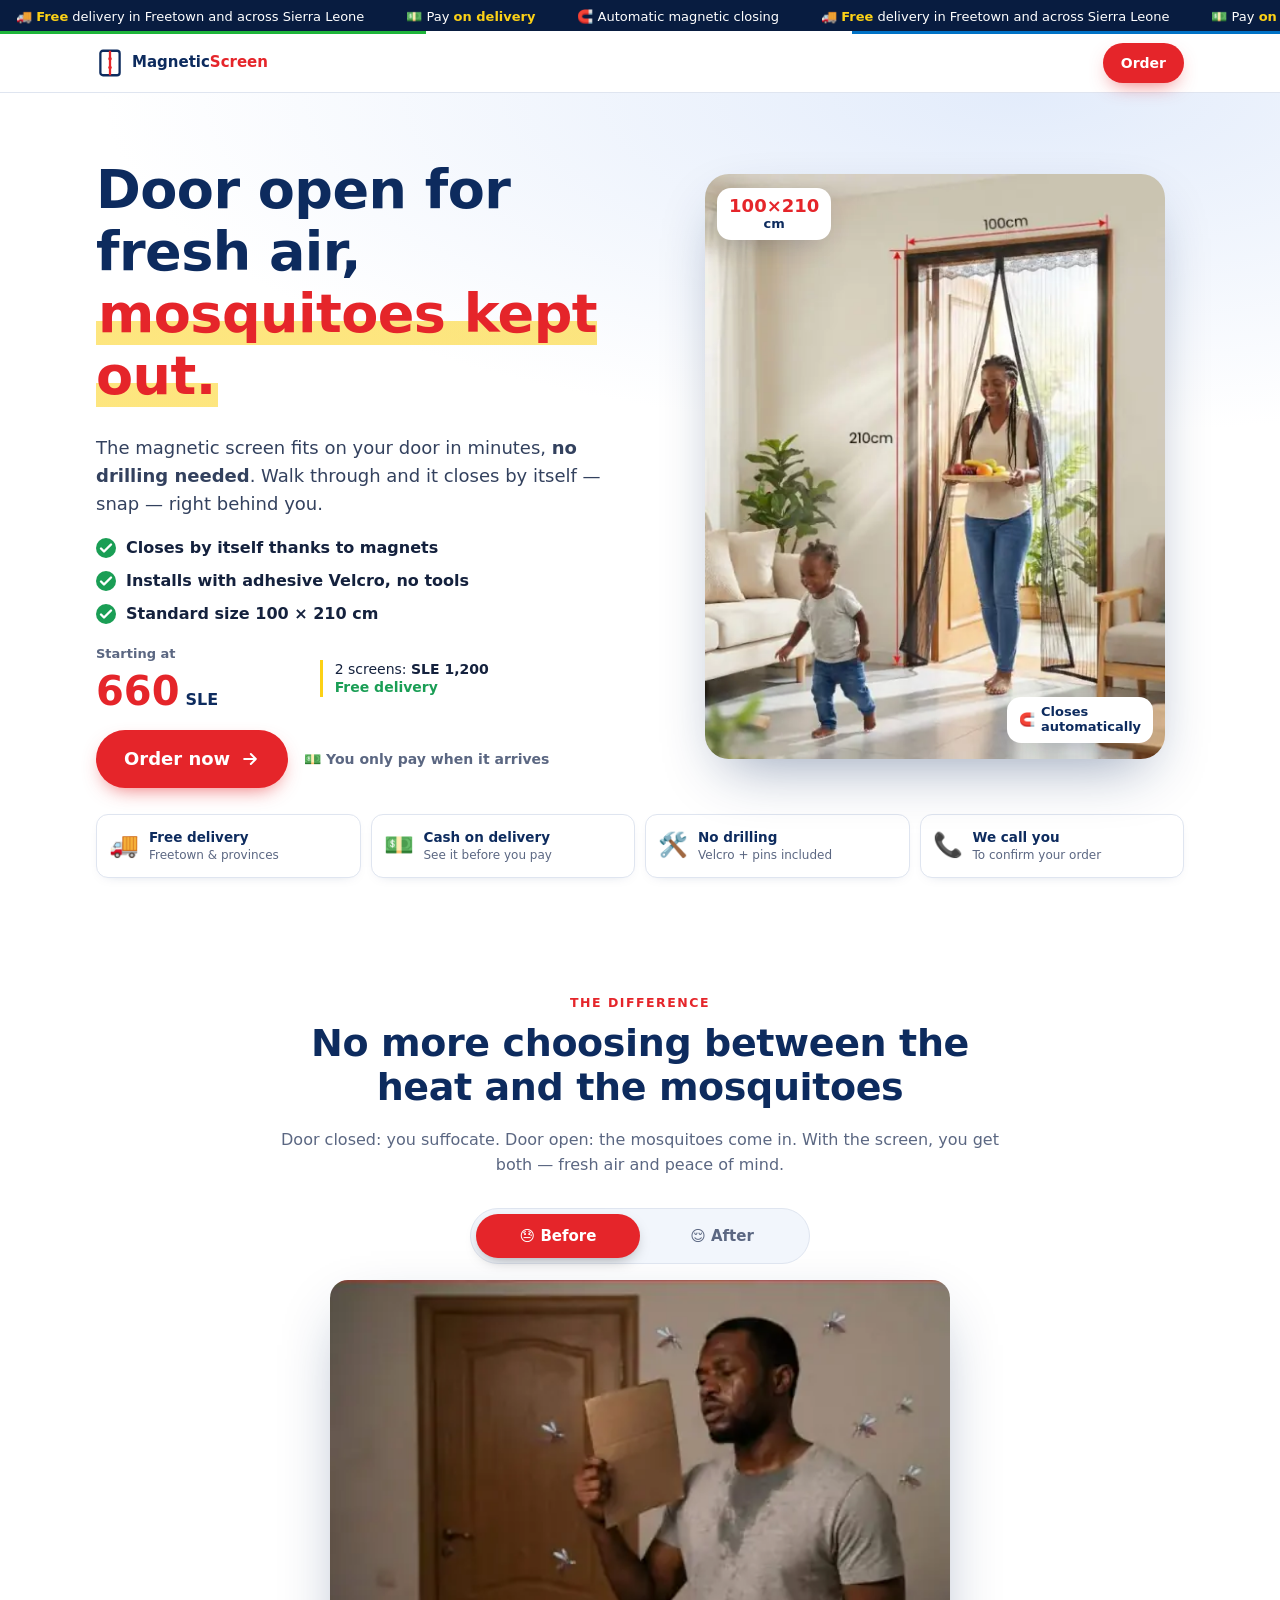
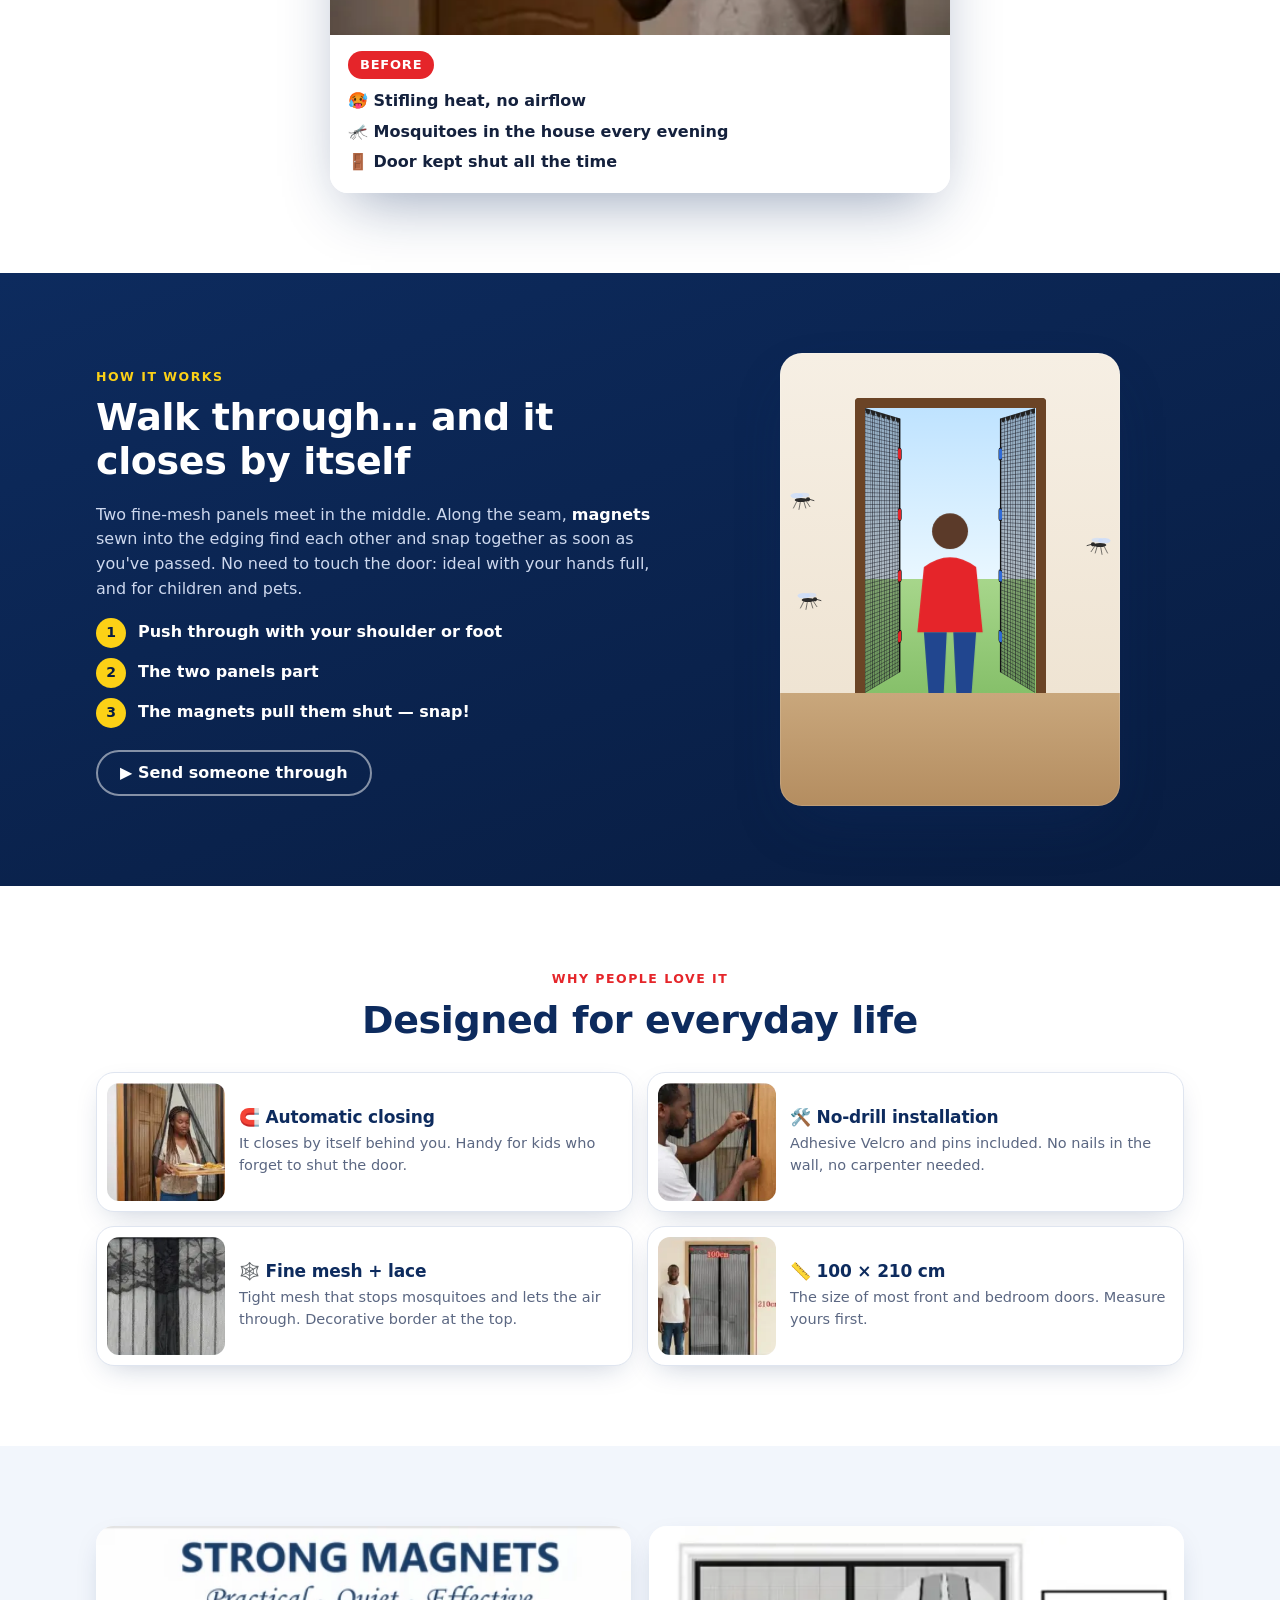
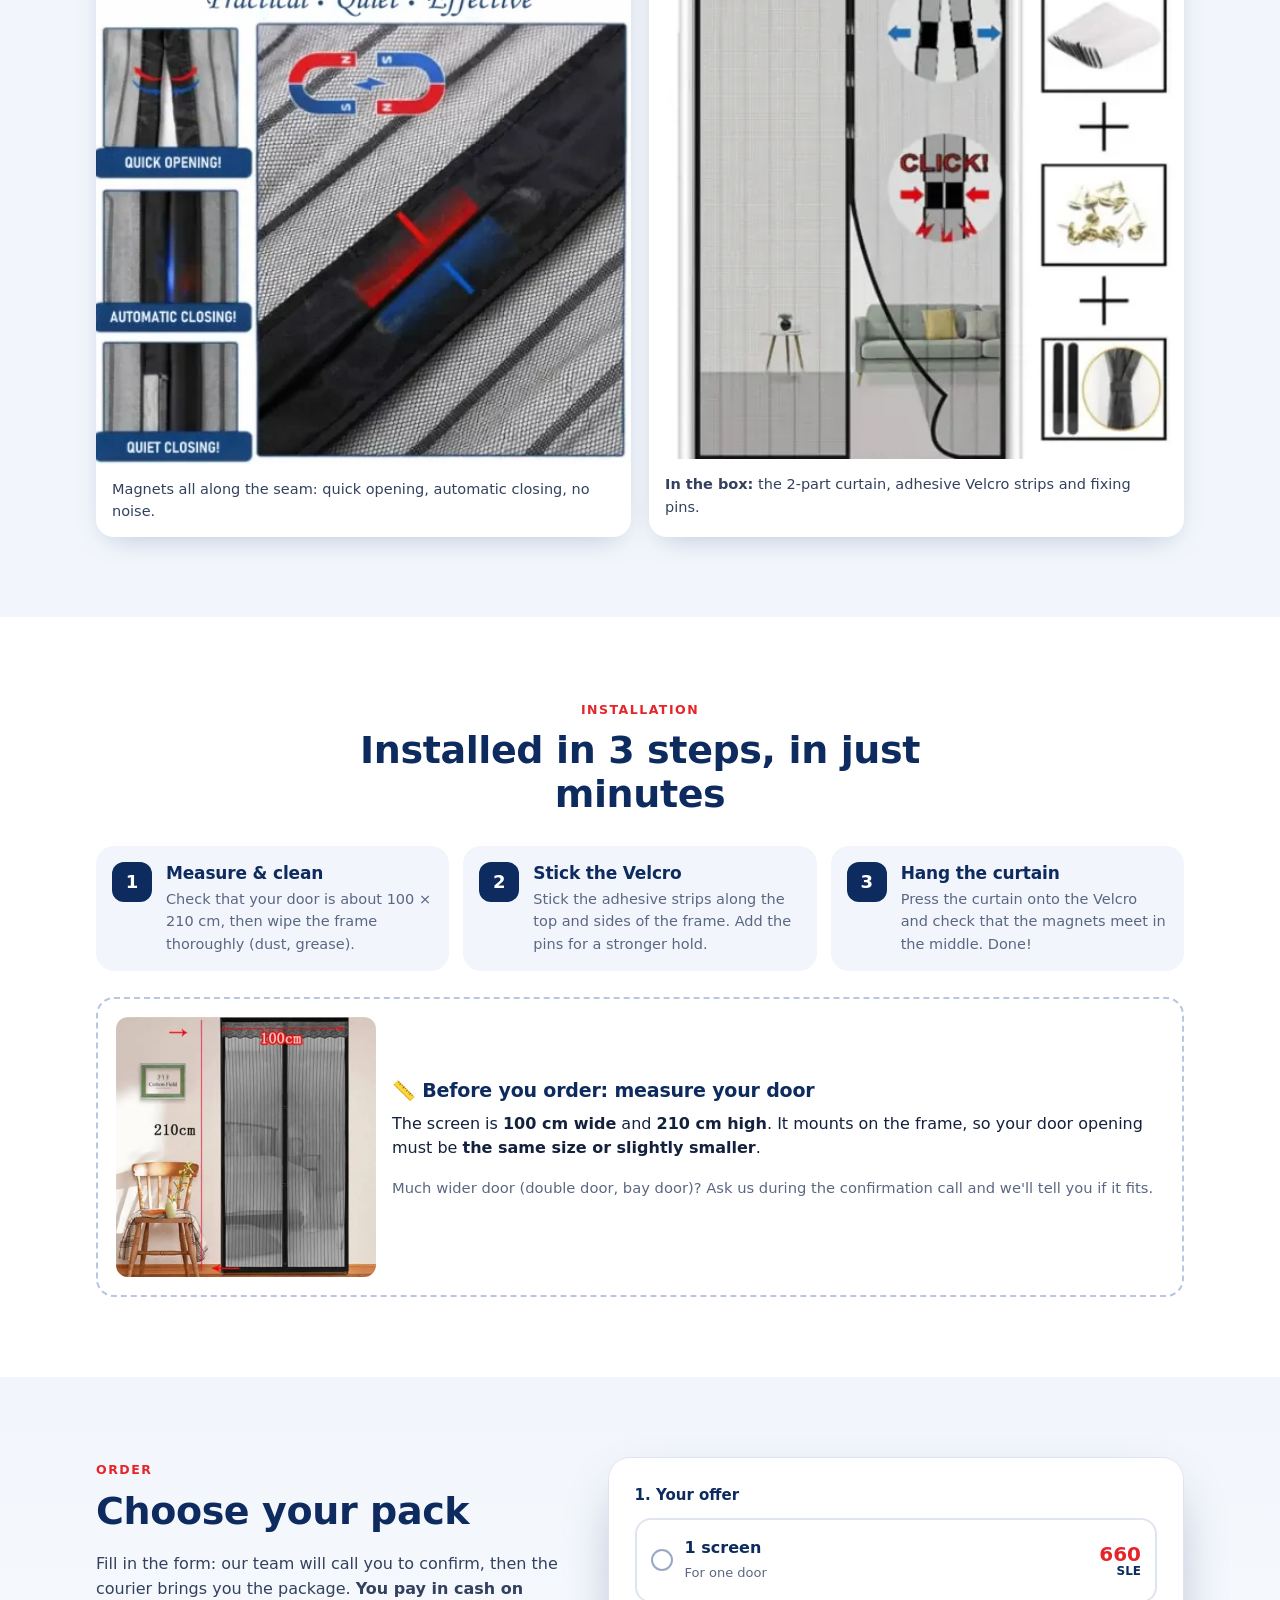
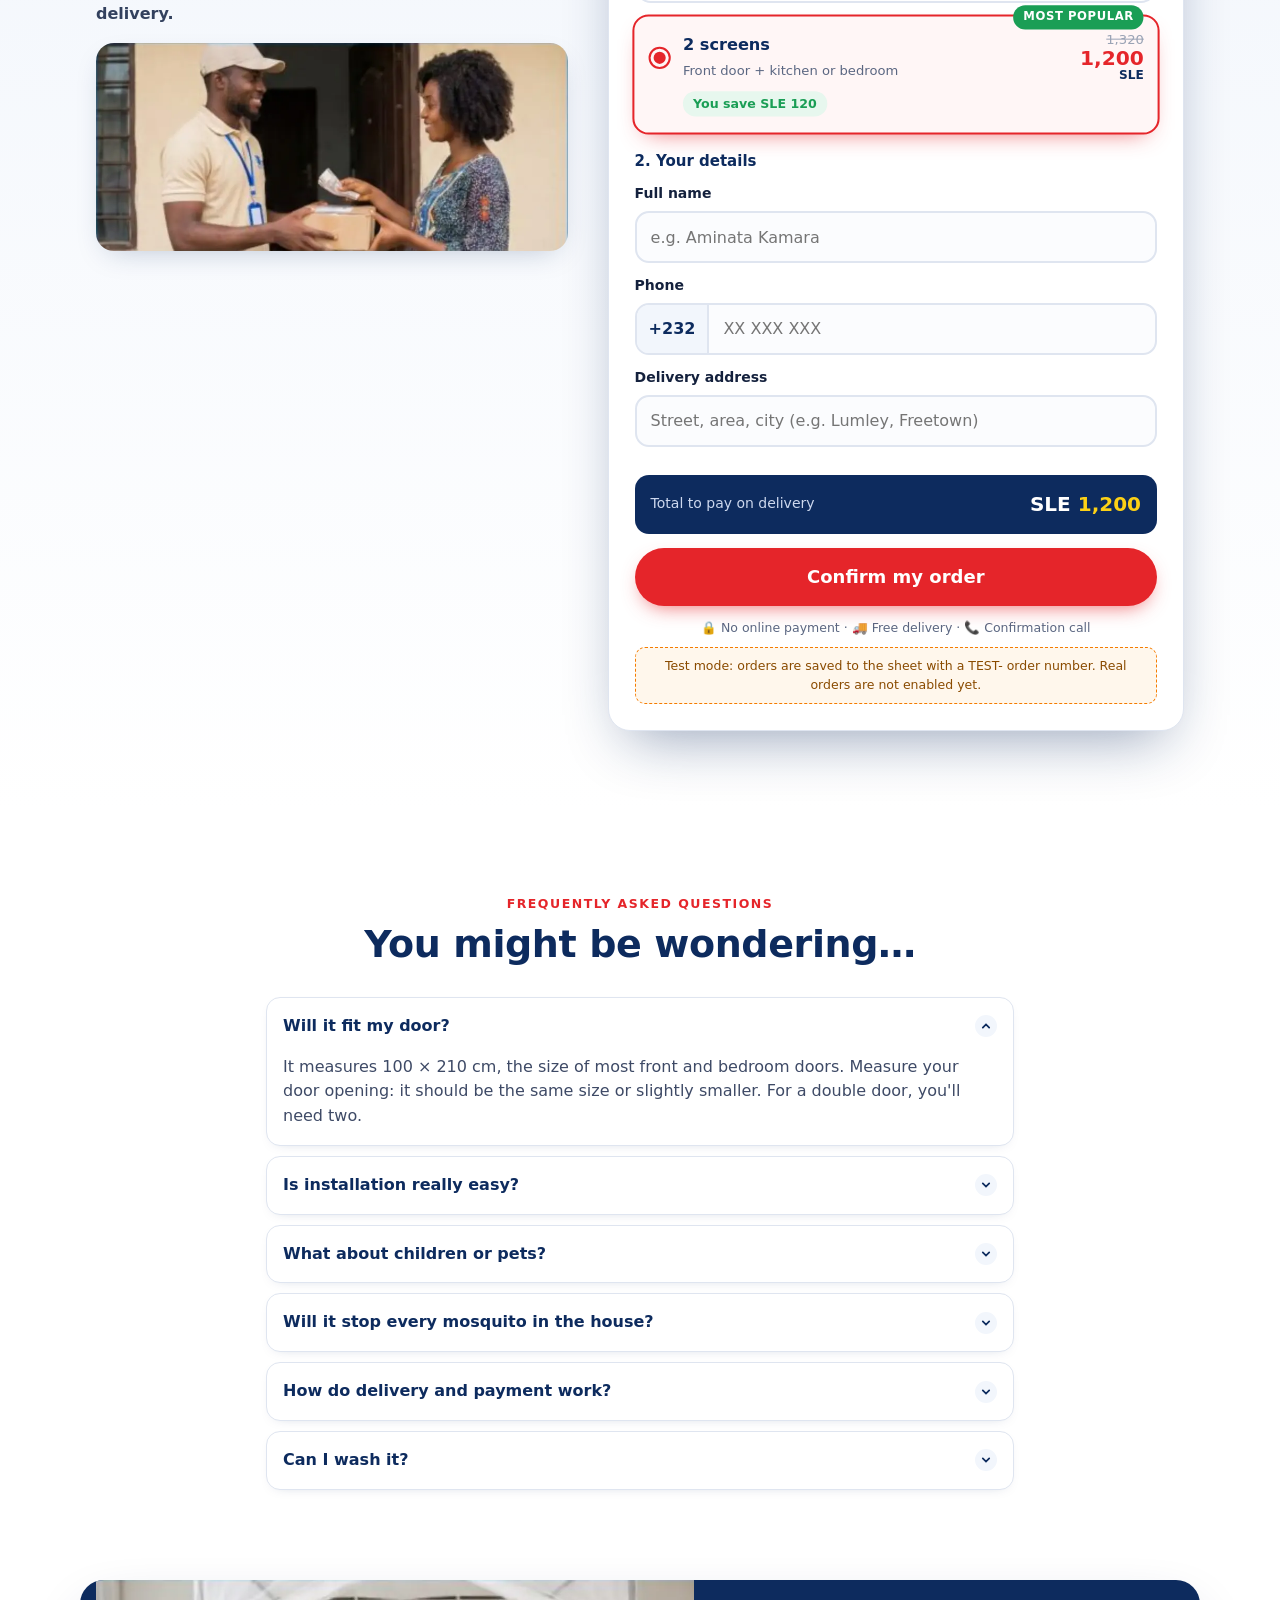
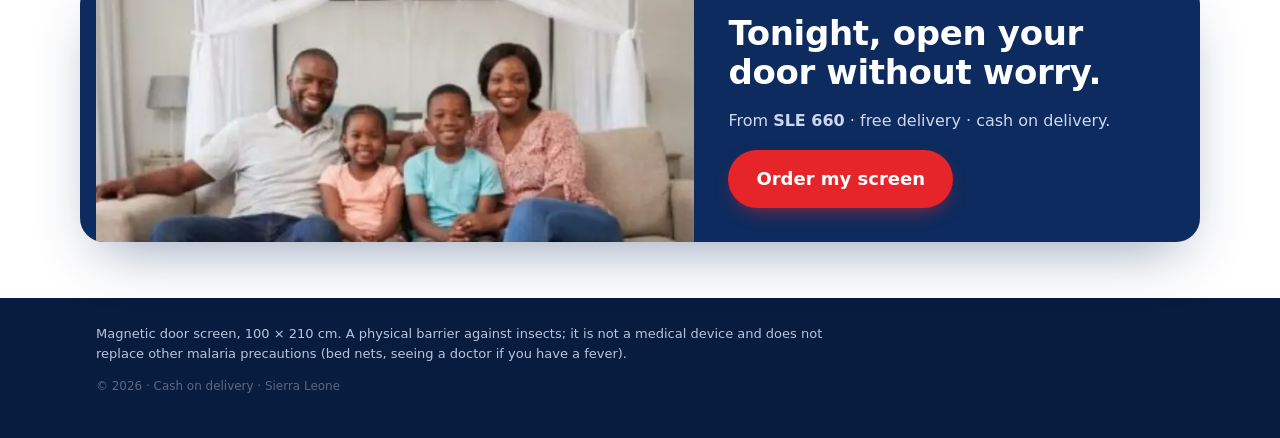
==== commit 441f702a: "Save orders to the new 6-column sheet; remove City field - Backend writes to spreadsheet 1uOJrcKl… t" ====
--- a/index.html
+++ b/index.html
@@ -276,14 +276,9 @@
           <small class="err">8-digit Sierra Leone number (e.g. 76 123 456).</small>
         </div>
         <div class="field">
-          <label for="f-city">City</label>
-          <input id="f-city" name="city" autocomplete="address-level2" placeholder="e.g. Freetown" required minlength="2" maxlength="60">
-          <small class="err">Please enter your city.</small>
-        </div>
-        <div class="field">
           <label for="f-address">Delivery address</label>
-          <input id="f-address" name="address" autocomplete="street-address" placeholder="Area, street, landmark (e.g. Lumley)" required minlength="3" maxlength="200">
-          <small class="err">Please tell us where to deliver.</small>
+          <input id="f-address" name="address" autocomplete="street-address" placeholder="Street, area, city (e.g. Lumley, Freetown)" required minlength="3" maxlength="200">
+          <small class="err">Please enter your full delivery address, including the city.</small>
         </div>
         <input class="hp" name="website" tabindex="-1" autocomplete="off" aria-hidden="true">
       </fieldset>
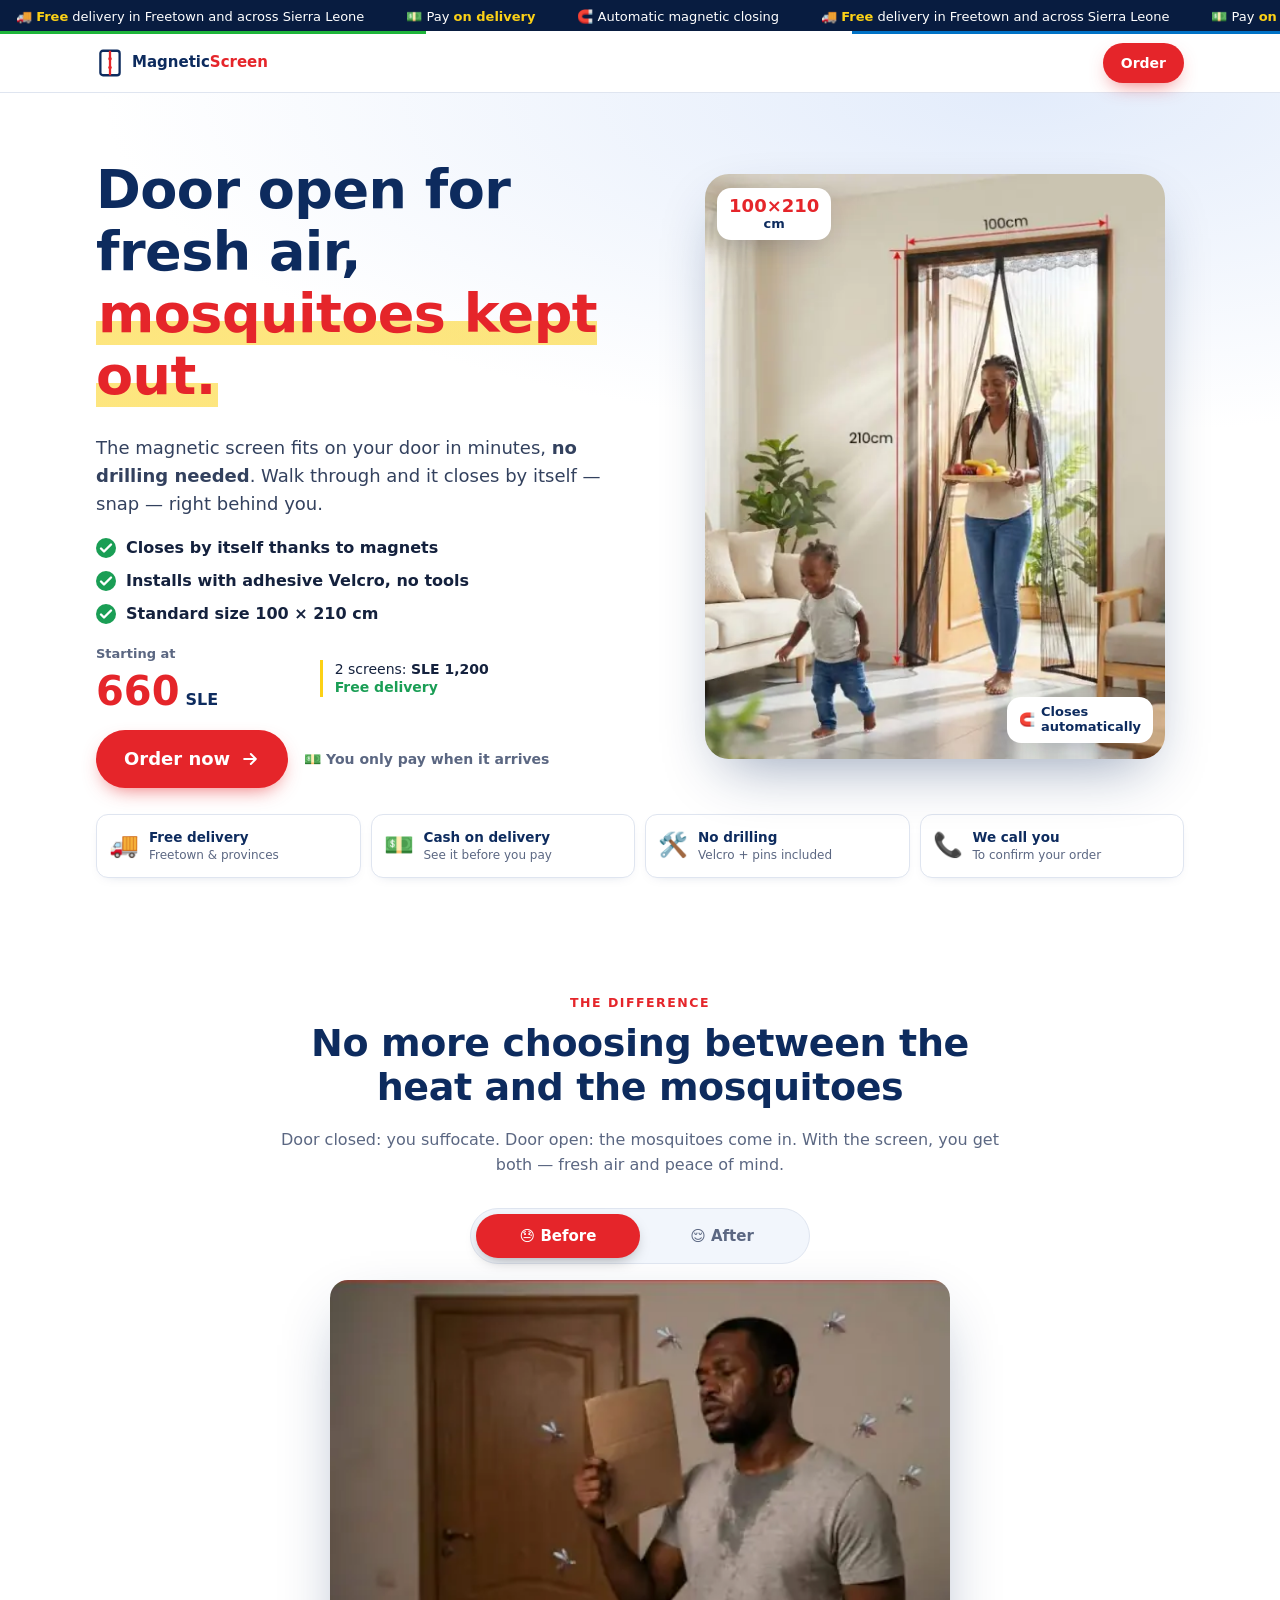
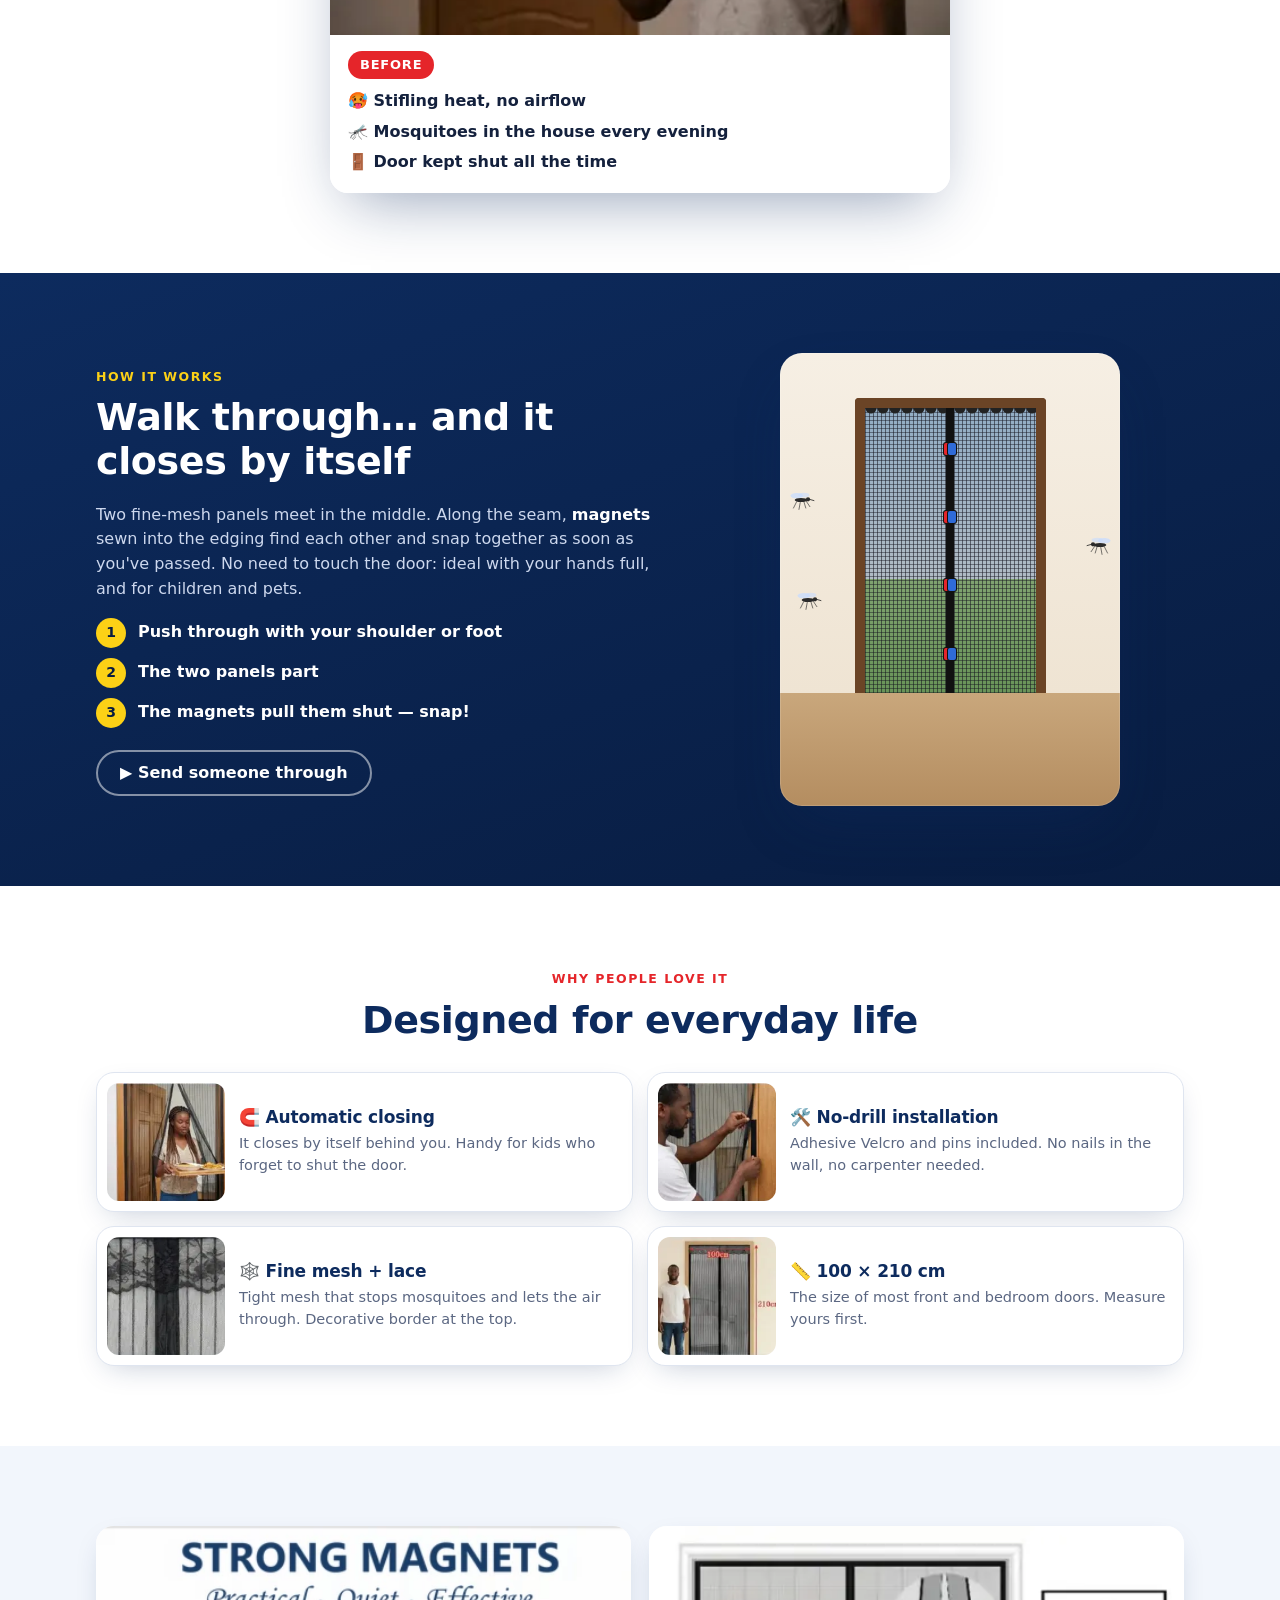
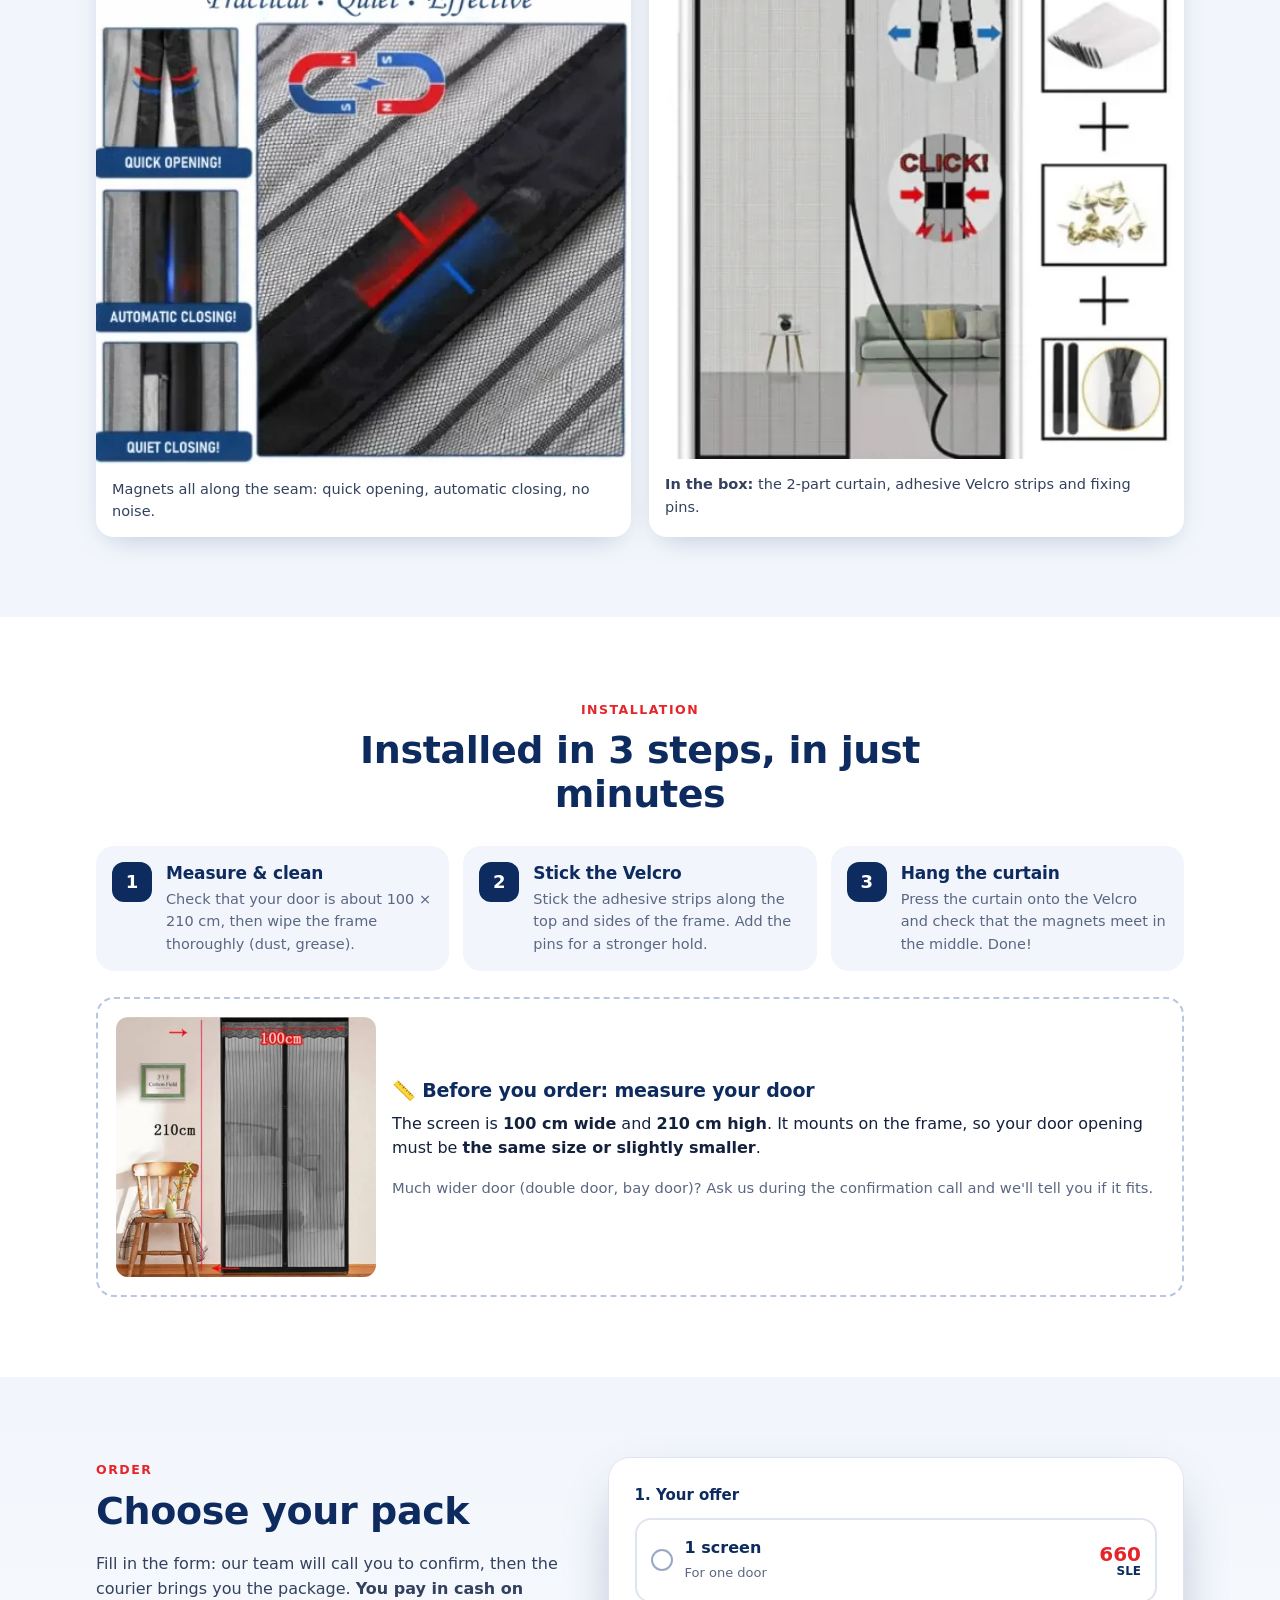
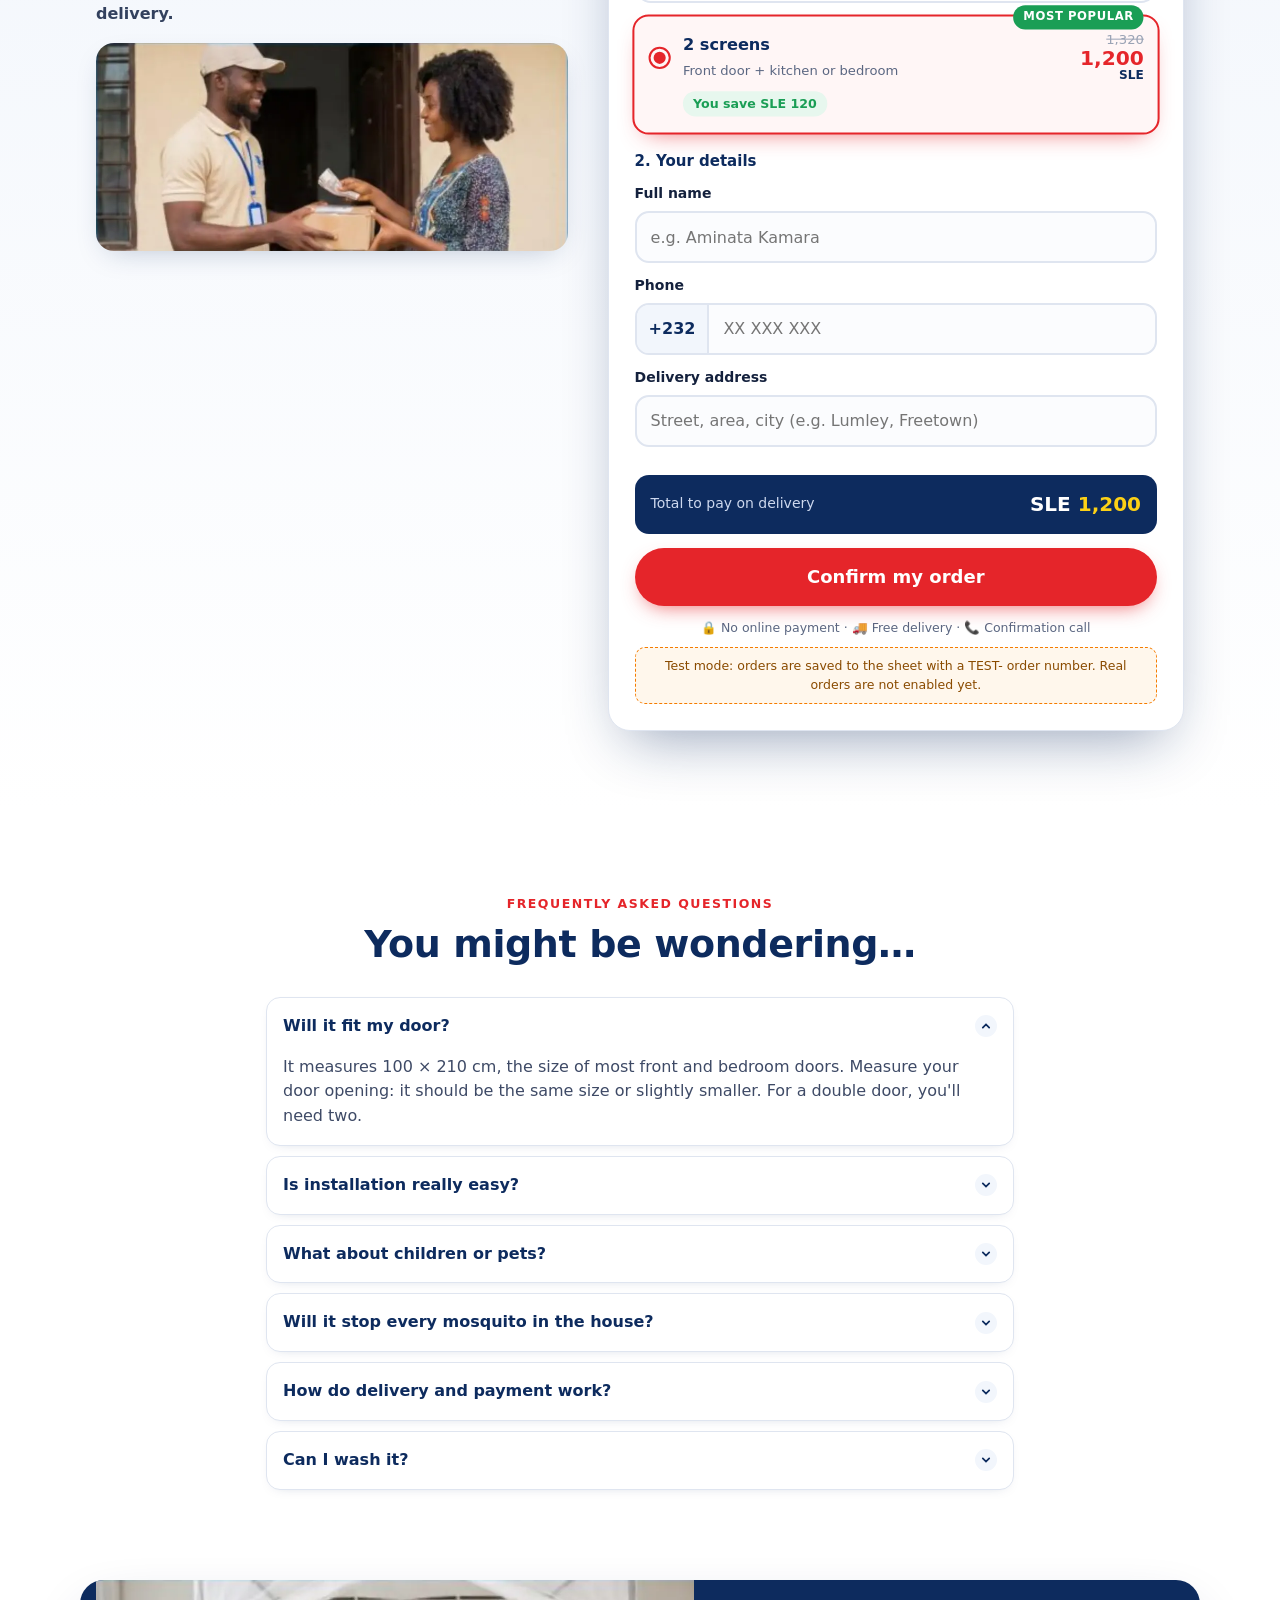
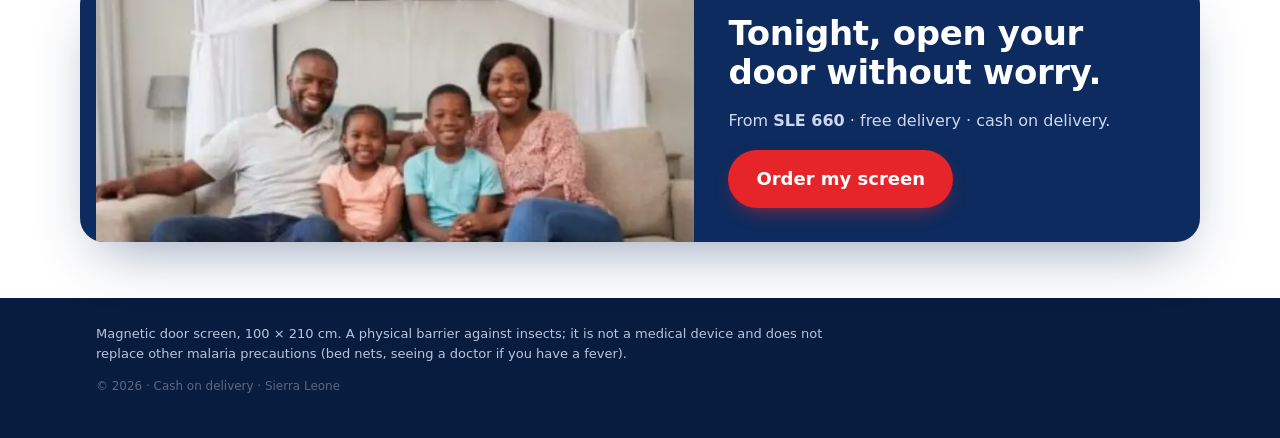
==== commit ec95dd0d: "Add Meta Pixel "Magnetic Screen SL" with safe event tracking - Official base code in <head> (ID 1473" ====
--- a/index.html
+++ b/index.html
@@ -13,7 +13,26 @@
 <link rel="icon" href="data:image/svg+xml,%3Csvg xmlns='http://www.w3.org/2000/svg' viewBox='0 0 64 64'%3E%3Crect width='64' height='64' rx='14' fill='%230d2b5e'/%3E%3Cpath d='M20 12h24v40H20z' fill='none' stroke='%23fff' stroke-width='4'/%3E%3Cpath d='M32 12v40' stroke='%23e5252a' stroke-width='4'/%3E%3C/svg%3E">
 <link rel="preload" as="image" href="assets/img/hero.webp">
 <link rel="stylesheet" href="styles.css">
-<!-- Analytics (e.g. Meta Pixel) intentionally not included: add your own pixel ID here if needed. -->
+<!-- Meta Pixel Code (pixel "Magnetic Screen SL"). autoConfig off: no automatic button/form scanning.
+     This inline script is allowed by its SHA-256 hash in vercel.json — if you edit it, update the hash
+     (run: node tools/csp-hash.js). Events other than PageView are sent from script.js. -->
+<script>
+!function(f,b,e,v,n,t,s)
+{if(f.fbq)return;n=f.fbq=function(){n.callMethod?
+n.callMethod.apply(n,arguments):n.queue.push(arguments)};
+if(!f._fbq)f._fbq=n;n.push=n;n.loaded=!0;n.version='2.0';
+n.queue=[];t=b.createElement(e);t.async=!0;
+t.src=v;s=b.getElementsByTagName(e)[0];
+s.parentNode.insertBefore(t,s)}(window, document,'script',
+'https://connect.facebook.net/en_US/fbevents.js');
+fbq('set', 'autoConfig', false, '1473055054993323');
+fbq('init', '1473055054993323');
+fbq('track', 'PageView');
+</script>
+<noscript><img height="1" width="1" style="display:none" alt=""
+src="https://www.facebook.com/tr?id=1473055054993323&ev=PageView&noscript=1"
+/></noscript>
+<!-- End Meta Pixel Code -->
 </head>
 <body>
 
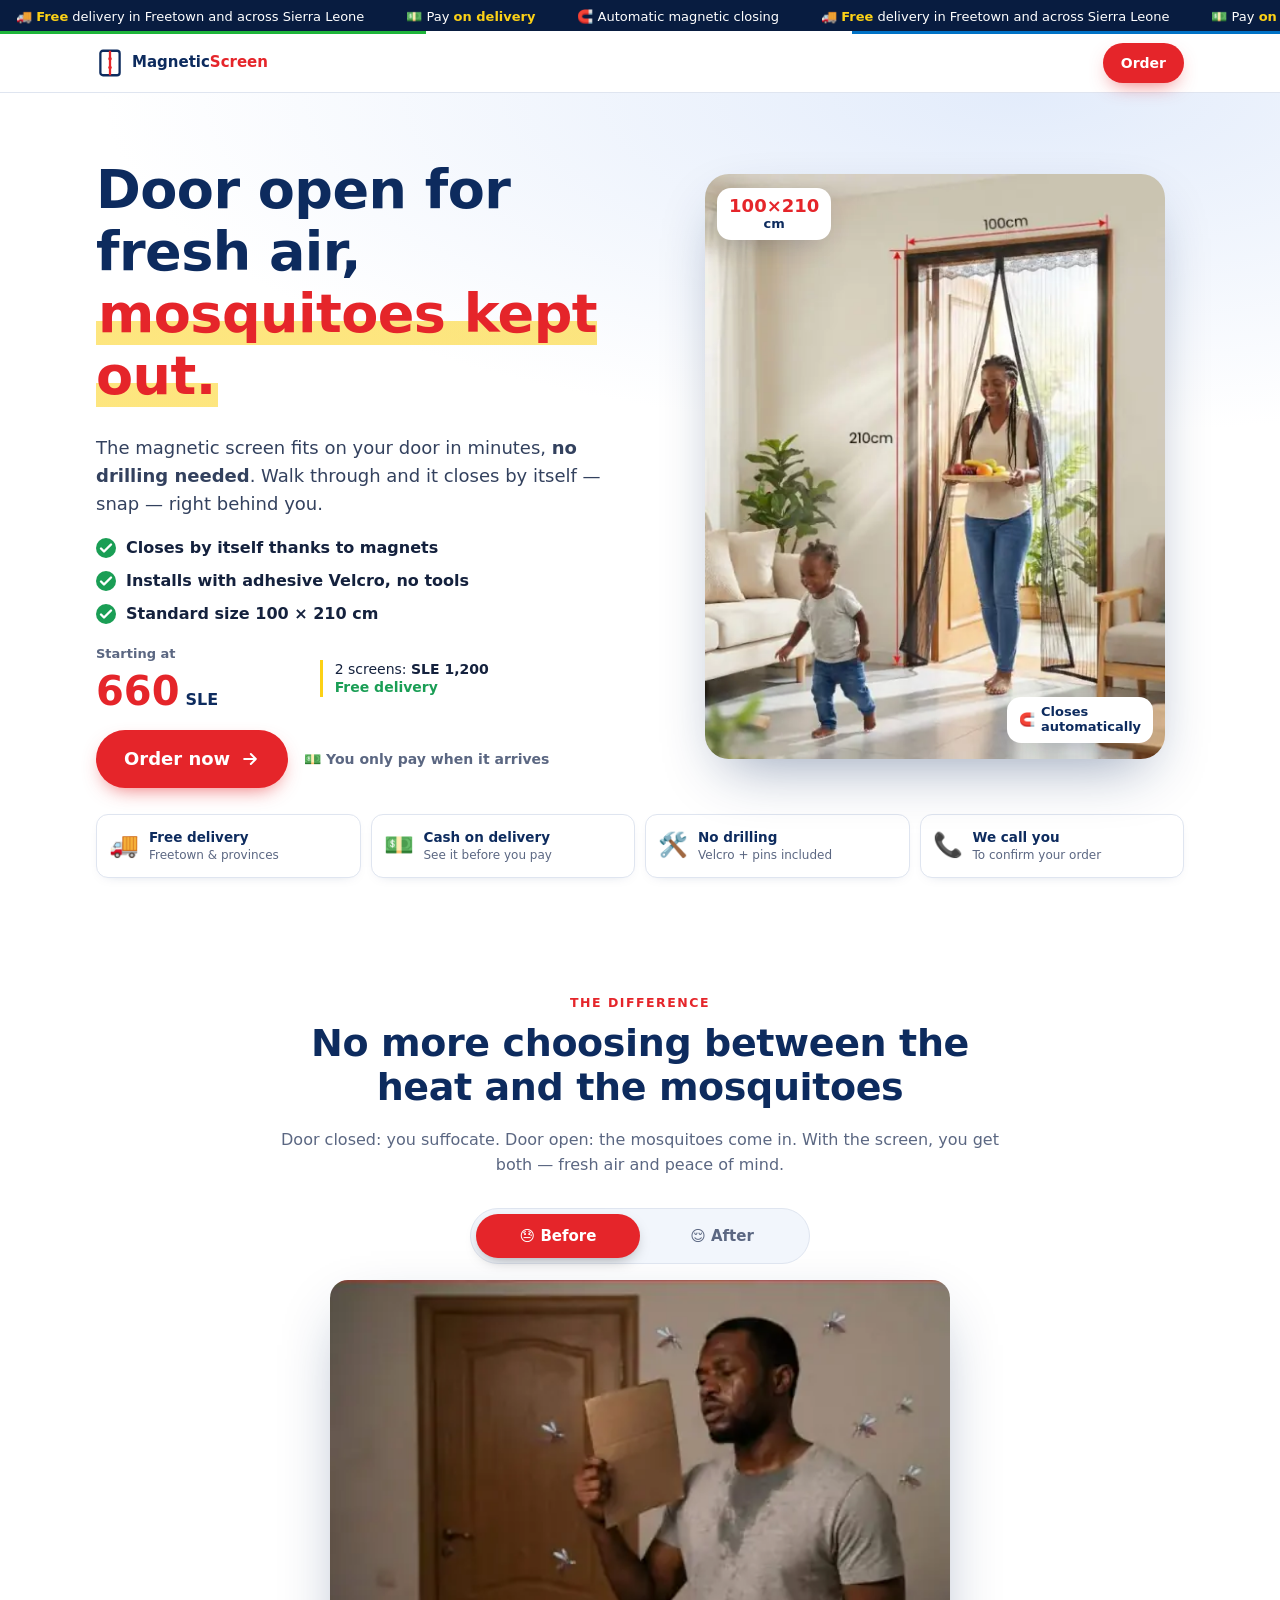
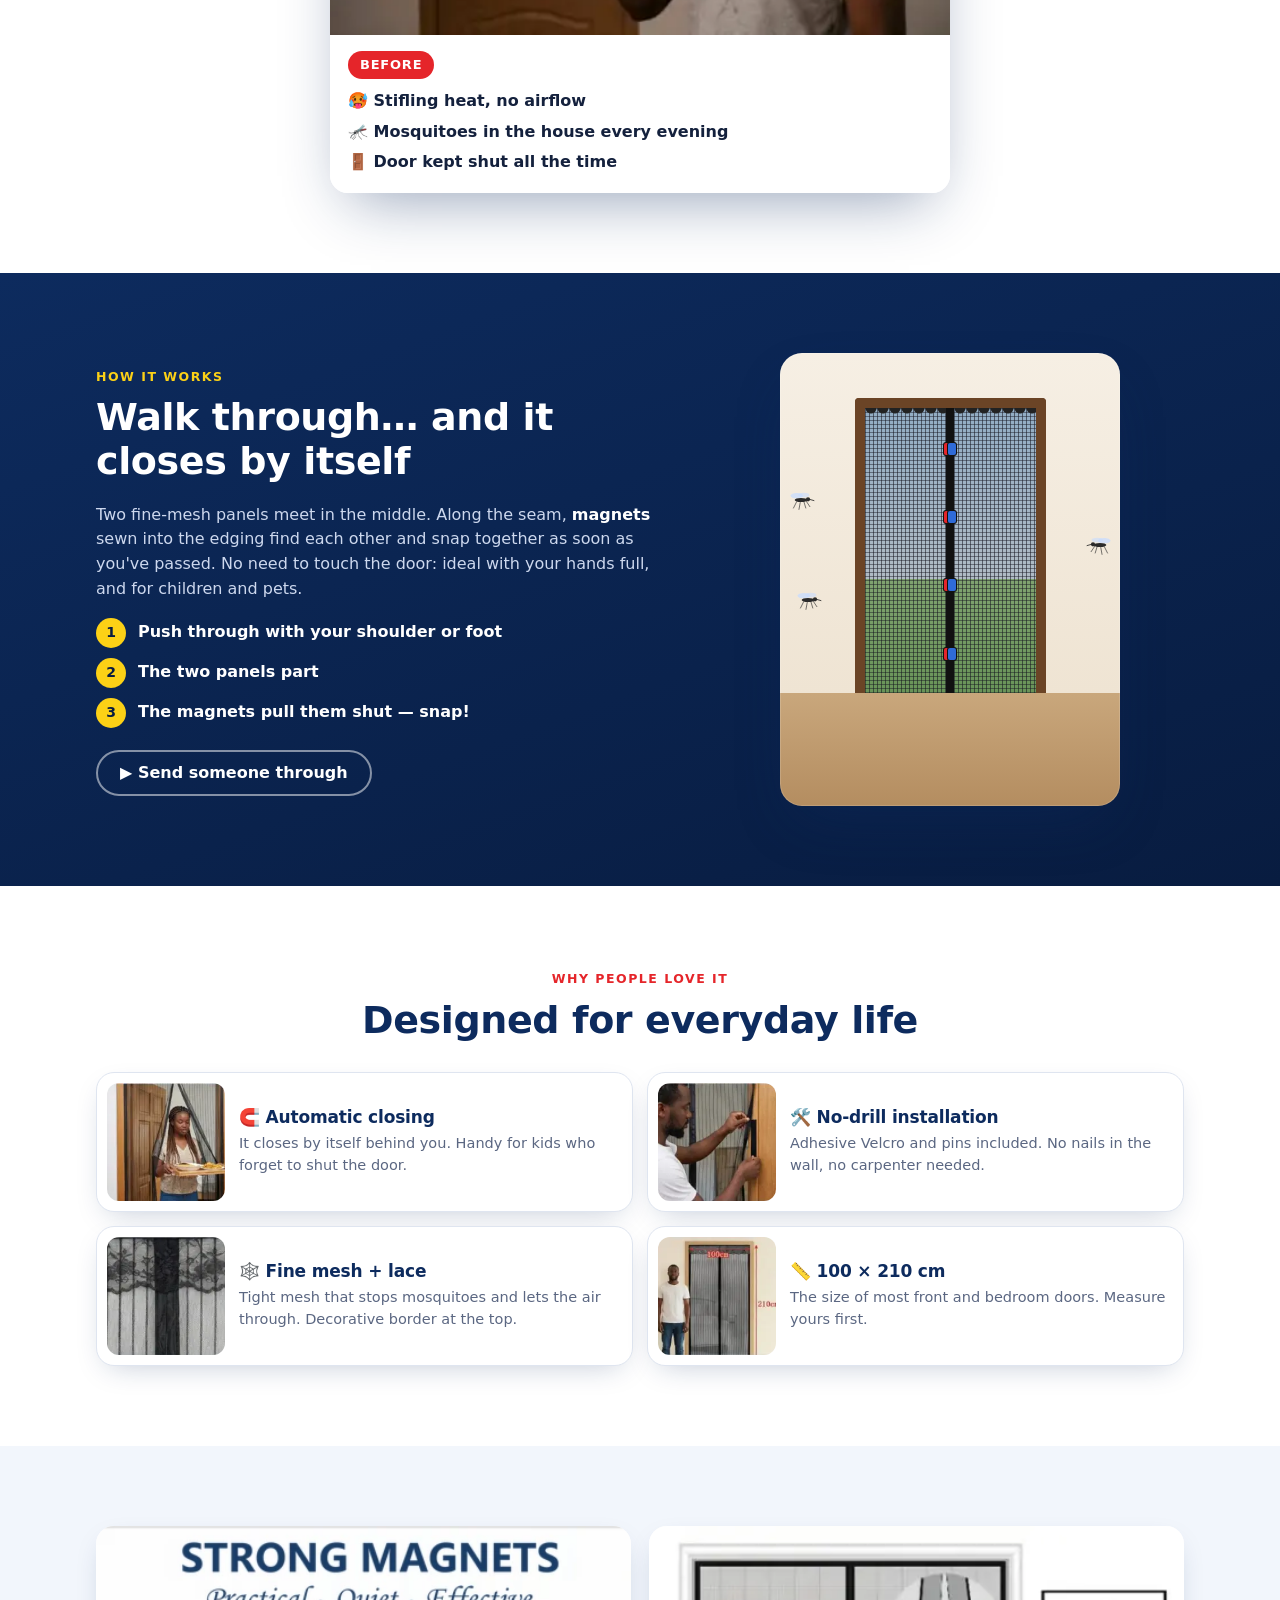
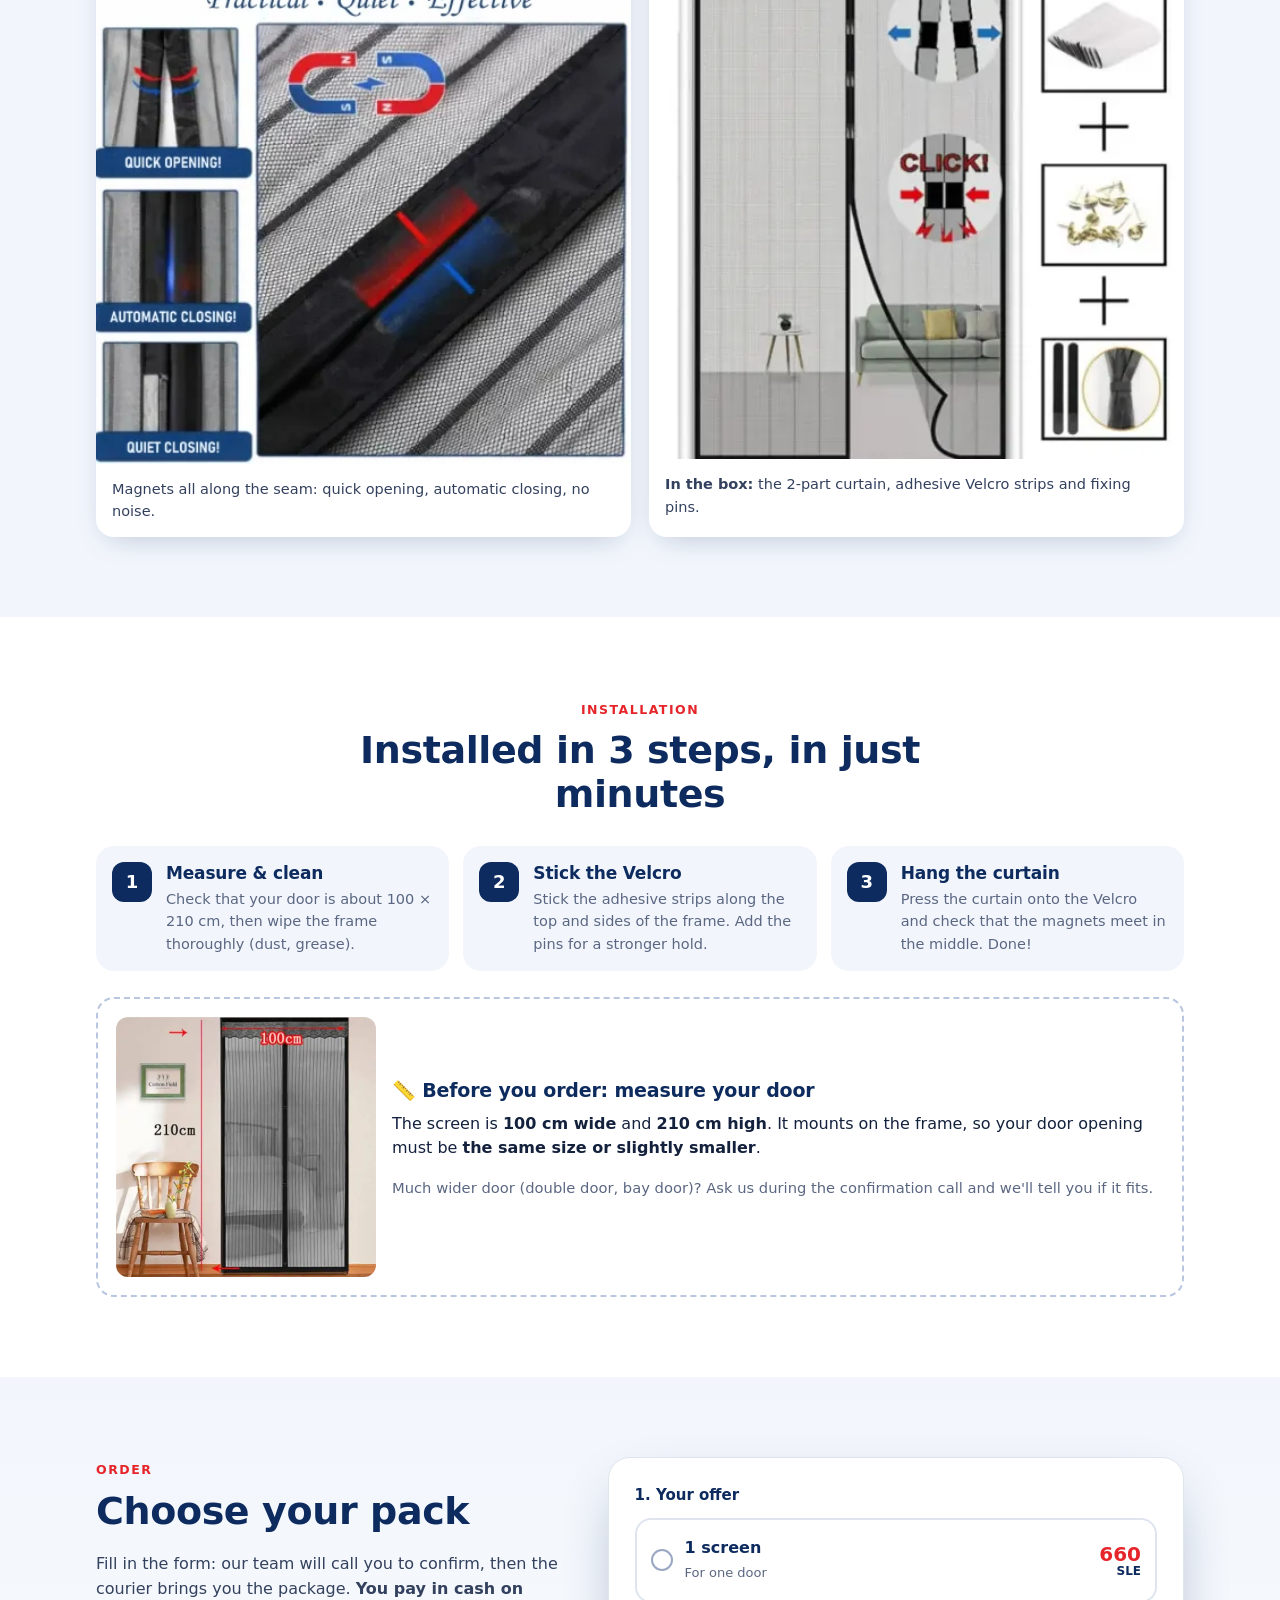
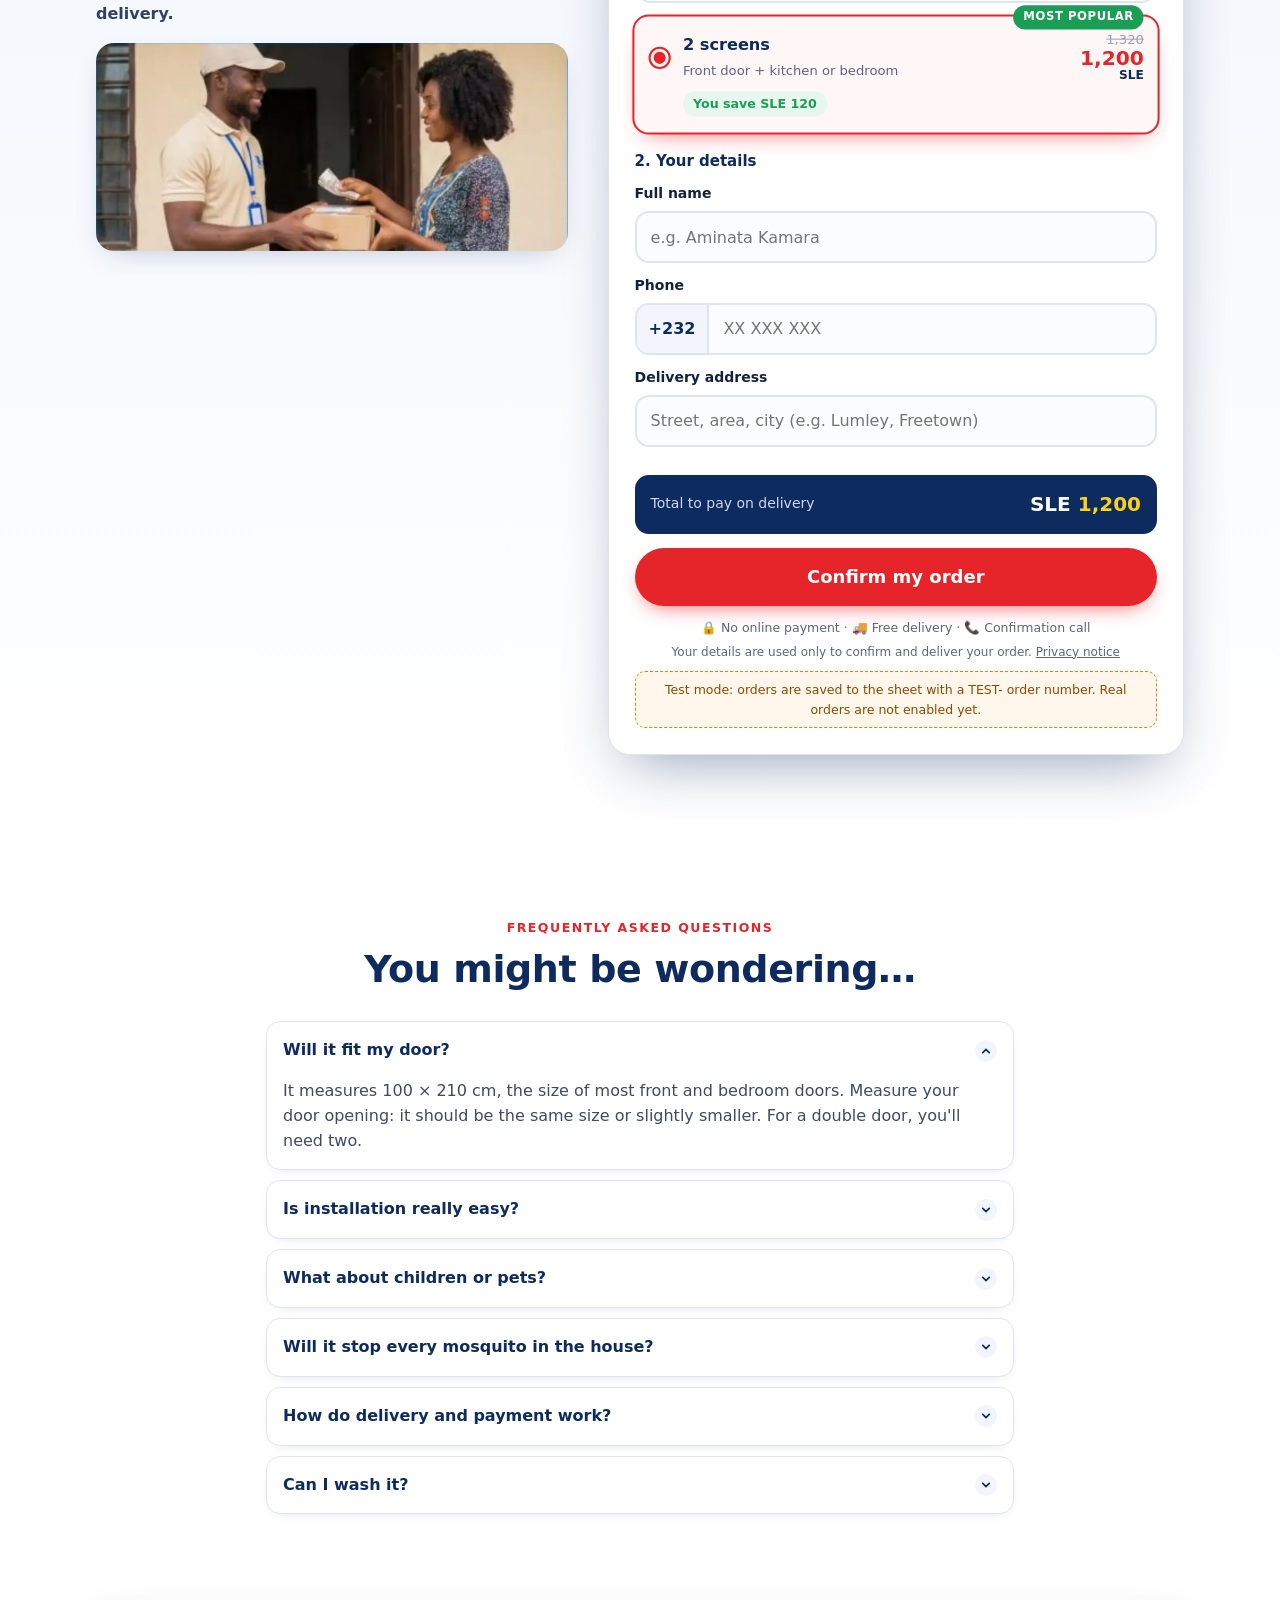
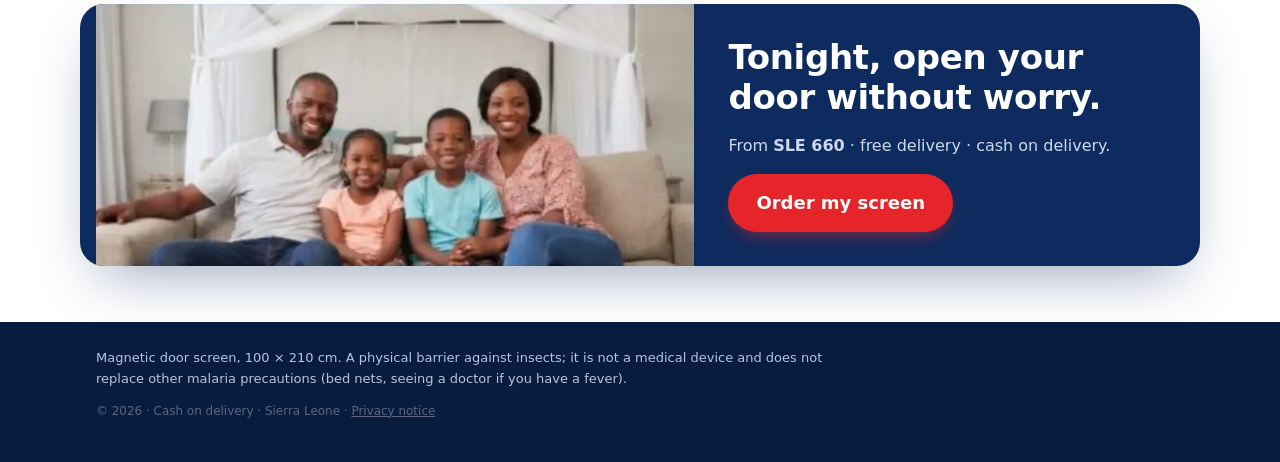
==== commit dac7350f: "Add privacy notice, test-order lock and retention report - privacy.html: what order data is collecte" ====
--- a/index.html
+++ b/index.html
@@ -13,7 +13,7 @@
 <link rel="icon" href="data:image/svg+xml,%3Csvg xmlns='http://www.w3.org/2000/svg' viewBox='0 0 64 64'%3E%3Crect width='64' height='64' rx='14' fill='%230d2b5e'/%3E%3Cpath d='M20 12h24v40H20z' fill='none' stroke='%23fff' stroke-width='4'/%3E%3Cpath d='M32 12v40' stroke='%23e5252a' stroke-width='4'/%3E%3C/svg%3E">
 <link rel="preload" as="image" href="assets/img/hero.webp">
 <link rel="stylesheet" href="styles.css">
-<!-- Meta Pixel Code (pixel "Magnetic Screen SL"). autoConfig off: no automatic button/form scanning.
+<!-- Meta Pixel Code (pixel "Magnetic Screen SL - Sales"). autoConfig off: no automatic button/form scanning.
      This inline script is allowed by its SHA-256 hash in vercel.json — if you edit it, update the hash
      (run: node tools/csp-hash.js). Events other than PageView are sent from script.js. -->
 <script>
@@ -25,12 +25,12 @@
 t.src=v;s=b.getElementsByTagName(e)[0];
 s.parentNode.insertBefore(t,s)}(window, document,'script',
 'https://connect.facebook.net/en_US/fbevents.js');
-fbq('set', 'autoConfig', false, '1473055054993323');
-fbq('init', '1473055054993323');
+fbq('set', 'autoConfig', false, '2175936113011476');
+fbq('init', '2175936113011476');
 fbq('track', 'PageView');
 </script>
 <noscript><img height="1" width="1" style="display:none" alt=""
-src="https://www.facebook.com/tr?id=1473055054993323&ev=PageView&noscript=1"
+src="https://www.facebook.com/tr?id=2175936113011476&ev=PageView&noscript=1"
 /></noscript>
 <!-- End Meta Pixel Code -->
 </head>
@@ -312,6 +312,7 @@
         <span class="spin" aria-hidden="true"></span>
       </button>
       <p class="form-foot">🔒 No online payment · 🚚 Free delivery · 📞 Confirmation call</p>
+      <p class="form-privacy">Your details are used only to confirm and deliver your order. <a href="privacy.html">Privacy notice</a></p>
       <p class="form-msg" id="formMsg" role="alert"></p>
       <p class="demo-note" id="demoNote" hidden></p>
     </form>
@@ -371,7 +372,7 @@
 <footer class="foot">
   <div class="wrap">
     <p>Magnetic door screen, 100 × 210 cm. A physical barrier against insects; it is not a medical device and does not replace other malaria precautions (bed nets, seeing a doctor if you have a fever).</p>
-    <p class="muted">© <span id="yr">2026</span> · Cash on delivery · Sierra Leone</p>
+    <p class="muted">© <span id="yr">2026</span> · Cash on delivery · Sierra Leone · <a href="privacy.html">Privacy notice</a></p>
   </div>
 </footer>
 
--- a/styles.css
+++ b/styles.css
@@ -336,3 +336,11 @@
 img.ph{background:repeating-linear-gradient(45deg,#eef2f9 0 12px,#e4eaf5 12px 24px)}
 /* Demo-mode notice under the order form */
 .demo-note{margin:10px 0 0;padding:8px 12px;border:1px dashed var(--orange);border-radius:10px;background:#fff7ec;color:#8a4b00;font-size:12.5px;text-align:center}
+
+/* ---------- Privacy notice page (privacy.html) ---------- */
+.privacy h1{font-size:clamp(26px,6vw,36px);color:var(--navy);margin-bottom:.2em}
+.privacy h2{font-size:18px;color:var(--navy);margin:1.6em 0 .4em}
+.privacy a{color:var(--navy-2)}
+.privacy code{background:var(--soft);padding:1px 5px;border-radius:4px;font-size:.92em}
+.form-privacy{text-align:center;font-size:12px;color:var(--muted);margin:6px 0 0}
+.form-privacy a,.foot a{color:inherit}
